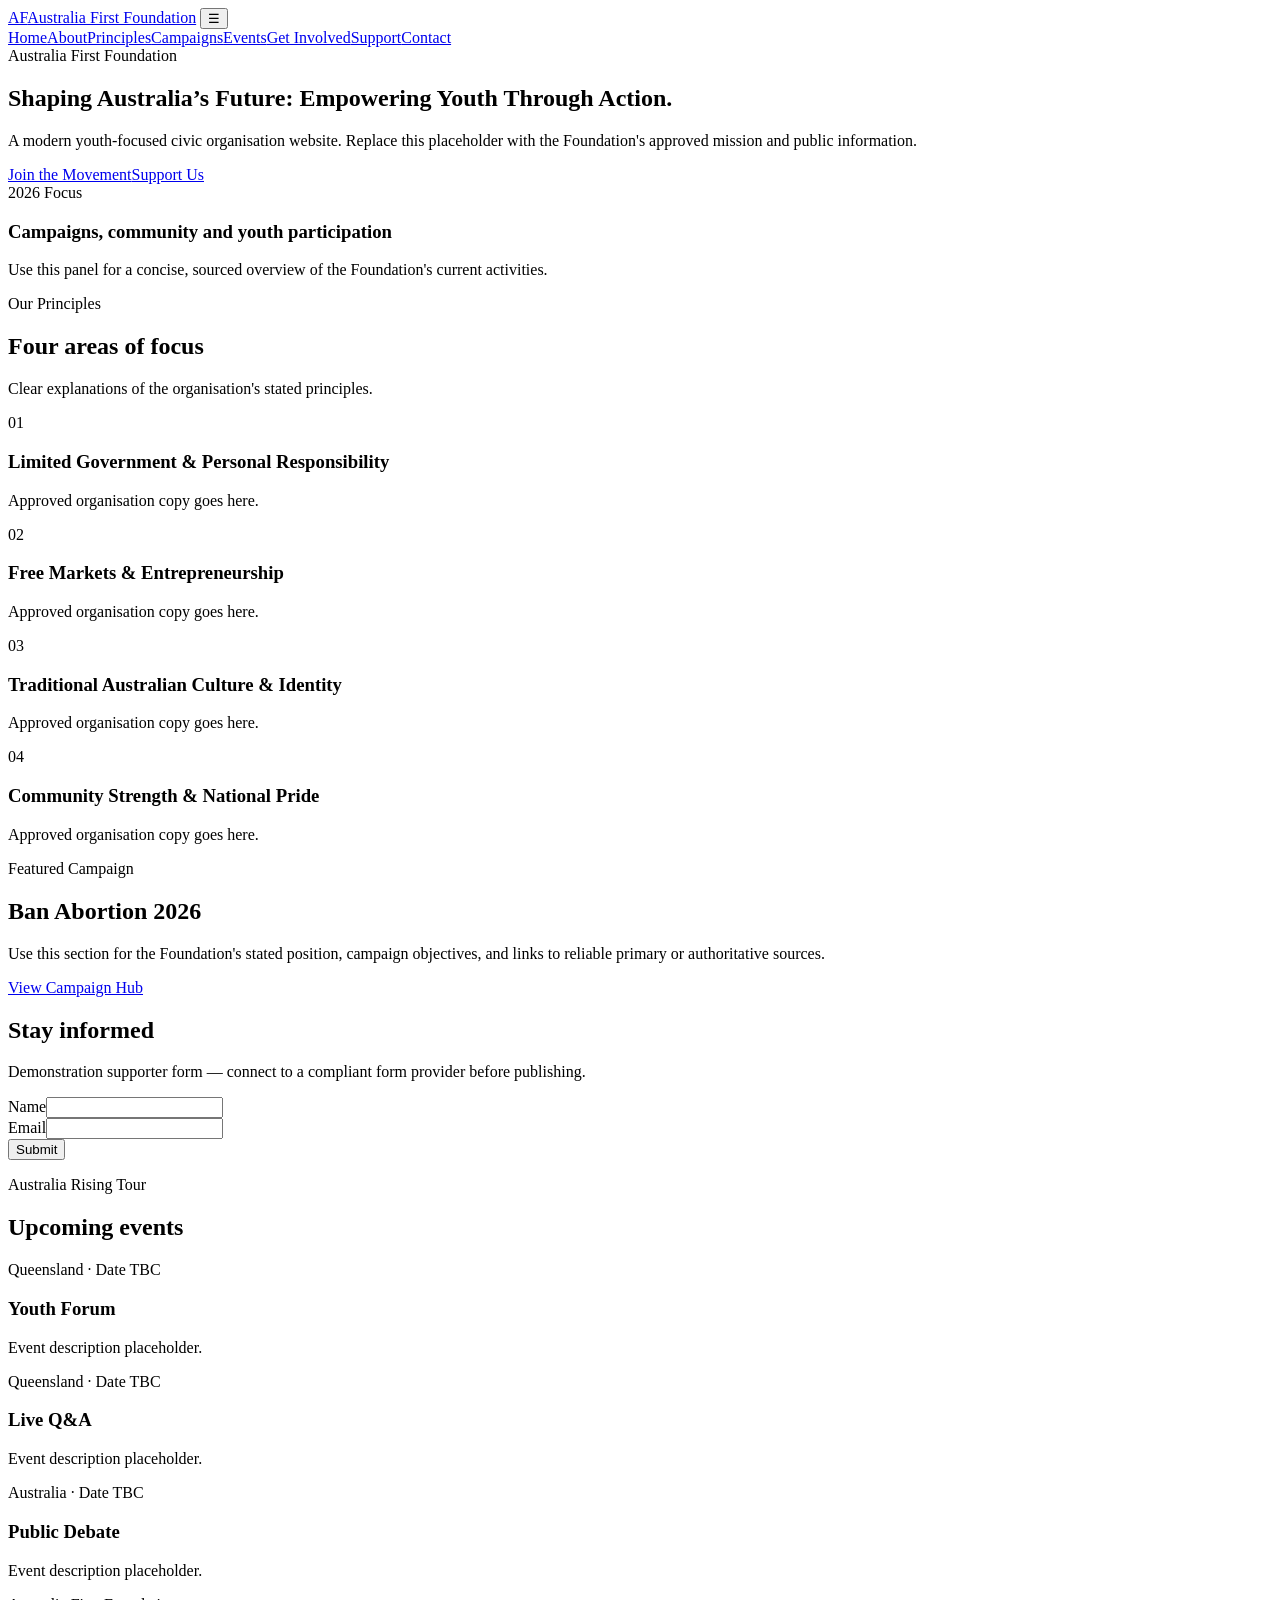
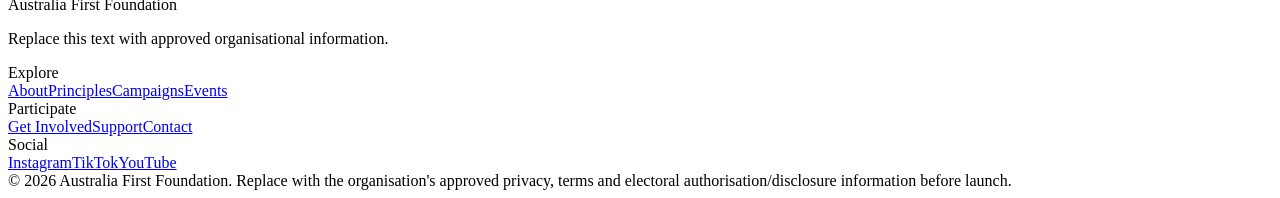
==== index.html @ b3867f33 "Add files via upload" ====
<!doctype html>
<html lang="en-AU"><head><meta charset="utf-8"><meta name="viewport" content="width=device-width,initial-scale=1">
<title>Home | Australia First Foundation</title><meta name="description" content="Australia First Foundation — youth-focused civic organisation website.">
<link rel="stylesheet" href="css/style.css"></head><body>
<header class="site-header"><div class="container nav"><a class="brand" href="index.html"><span class="brand-mark">AF</span><span>Australia First Foundation</span></a>
<button class="menu" aria-label="Open navigation">☰</button><nav class="nav-links"><a class="active" href="index.html">Home</a><a class="" href="about.html">About</a><a class="" href="principles.html">Principles</a><a class="" href="campaigns.html">Campaigns</a><a class="" href="events.html">Events</a><a class="" href="join.html">Get Involved</a><a class="" href="support.html">Support</a><a class="" href="contact.html">Contact</a></nav></div></header>
<main>
<section class="hero"><div class="container hero-grid"><div>
<span class="eyebrow">Australia First Foundation</span>
<h1>Shaping Australia’s Future: Empowering Youth Through Action.</h1>
<p>A modern youth-focused civic organisation website. Replace this placeholder with the Foundation's approved mission and public information.</p>
<div class="actions"><a class="btn btn-gold" href="join.html">Join the Movement</a><a class="btn btn-outline" href="support.html">Support Us</a></div>
</div><div class="hero-card"><span class="eyebrow">2026 Focus</span><h3>Campaigns, community and youth participation</h3><p>Use this panel for a concise, sourced overview of the Foundation's current activities.</p></div></div></section>
<section><div class="container"><div class="section-head"><span class="eyebrow">Our Principles</span><h2>Four areas of focus</h2><p>Clear explanations of the organisation's stated principles.</p></div>
<div class="grid4">
<div class="card"><div class="icon">01</div><h3>Limited Government & Personal Responsibility</h3><p class="muted">Approved organisation copy goes here.</p></div>
<div class="card"><div class="icon">02</div><h3>Free Markets & Entrepreneurship</h3><p class="muted">Approved organisation copy goes here.</p></div>
<div class="card"><div class="icon">03</div><h3>Traditional Australian Culture & Identity</h3><p class="muted">Approved organisation copy goes here.</p></div>
<div class="card"><div class="icon">04</div><h3>Community Strength & National Pride</h3><p class="muted">Approved organisation copy goes here.</p></div>
</div></div></section>
<section><div class="container"><div class="split"><div class="campaign"><span class="eyebrow">Featured Campaign</span><h2>Ban Abortion 2026</h2><p>Use this section for the Foundation's stated position, campaign objectives, and links to reliable primary or authoritative sources.</p><a class="btn btn-gold" href="campaigns.html">View Campaign Hub</a></div><div class="form-card"><h2>Stay informed</h2><p class="muted">Demonstration supporter form — connect to a compliant form provider before publishing.</p><form data-demo><div class="form-grid"><div class="field"><label>Name</label><input required></div><div class="field"><label>Email</label><input type="email" required></div><div class="field full"><button class="btn btn-green">Submit</button></div></div><p class="form-status muted"></p></form></div></div></div></section>
<section><div class="container"><div class="section-head"><span class="eyebrow">Australia Rising Tour</span><h2>Upcoming events</h2></div><div class="events">
<div class="card"><div class="event-date">Queensland · Date TBC</div><h3>Youth Forum</h3><p class="muted">Event description placeholder.</p></div>
<div class="card"><div class="event-date">Queensland · Date TBC</div><h3>Live Q&A</h3><p class="muted">Event description placeholder.</p></div>
<div class="card"><div class="event-date">Australia · Date TBC</div><h3>Public Debate</h3><p class="muted">Event description placeholder.</p></div>
</div></div></section>
</main>
<footer><div class="container"><div class="footer-grid"><div><div class="footer-title">Australia First Foundation</div><p>Replace this text with approved organisational information.</p></div>
<div><div class="footer-title">Explore</div><div class="footer-links"><a href="about.html">About</a><a href="principles.html">Principles</a><a href="campaigns.html">Campaigns</a><a href="events.html">Events</a></div></div>
<div><div class="footer-title">Participate</div><div class="footer-links"><a href="join.html">Get Involved</a><a href="support.html">Support</a><a href="contact.html">Contact</a></div></div>
<div><div class="footer-title">Social</div><div class="footer-links"><a href="#">Instagram</a><a href="#">TikTok</a><a href="#">YouTube</a></div></div></div>
<div class="legal">© 2026 Australia First Foundation. Replace with the organisation's approved privacy, terms and electoral authorisation/disclosure information before launch.</div></div></footer>
<script src="js/main.js"></script></body></html>
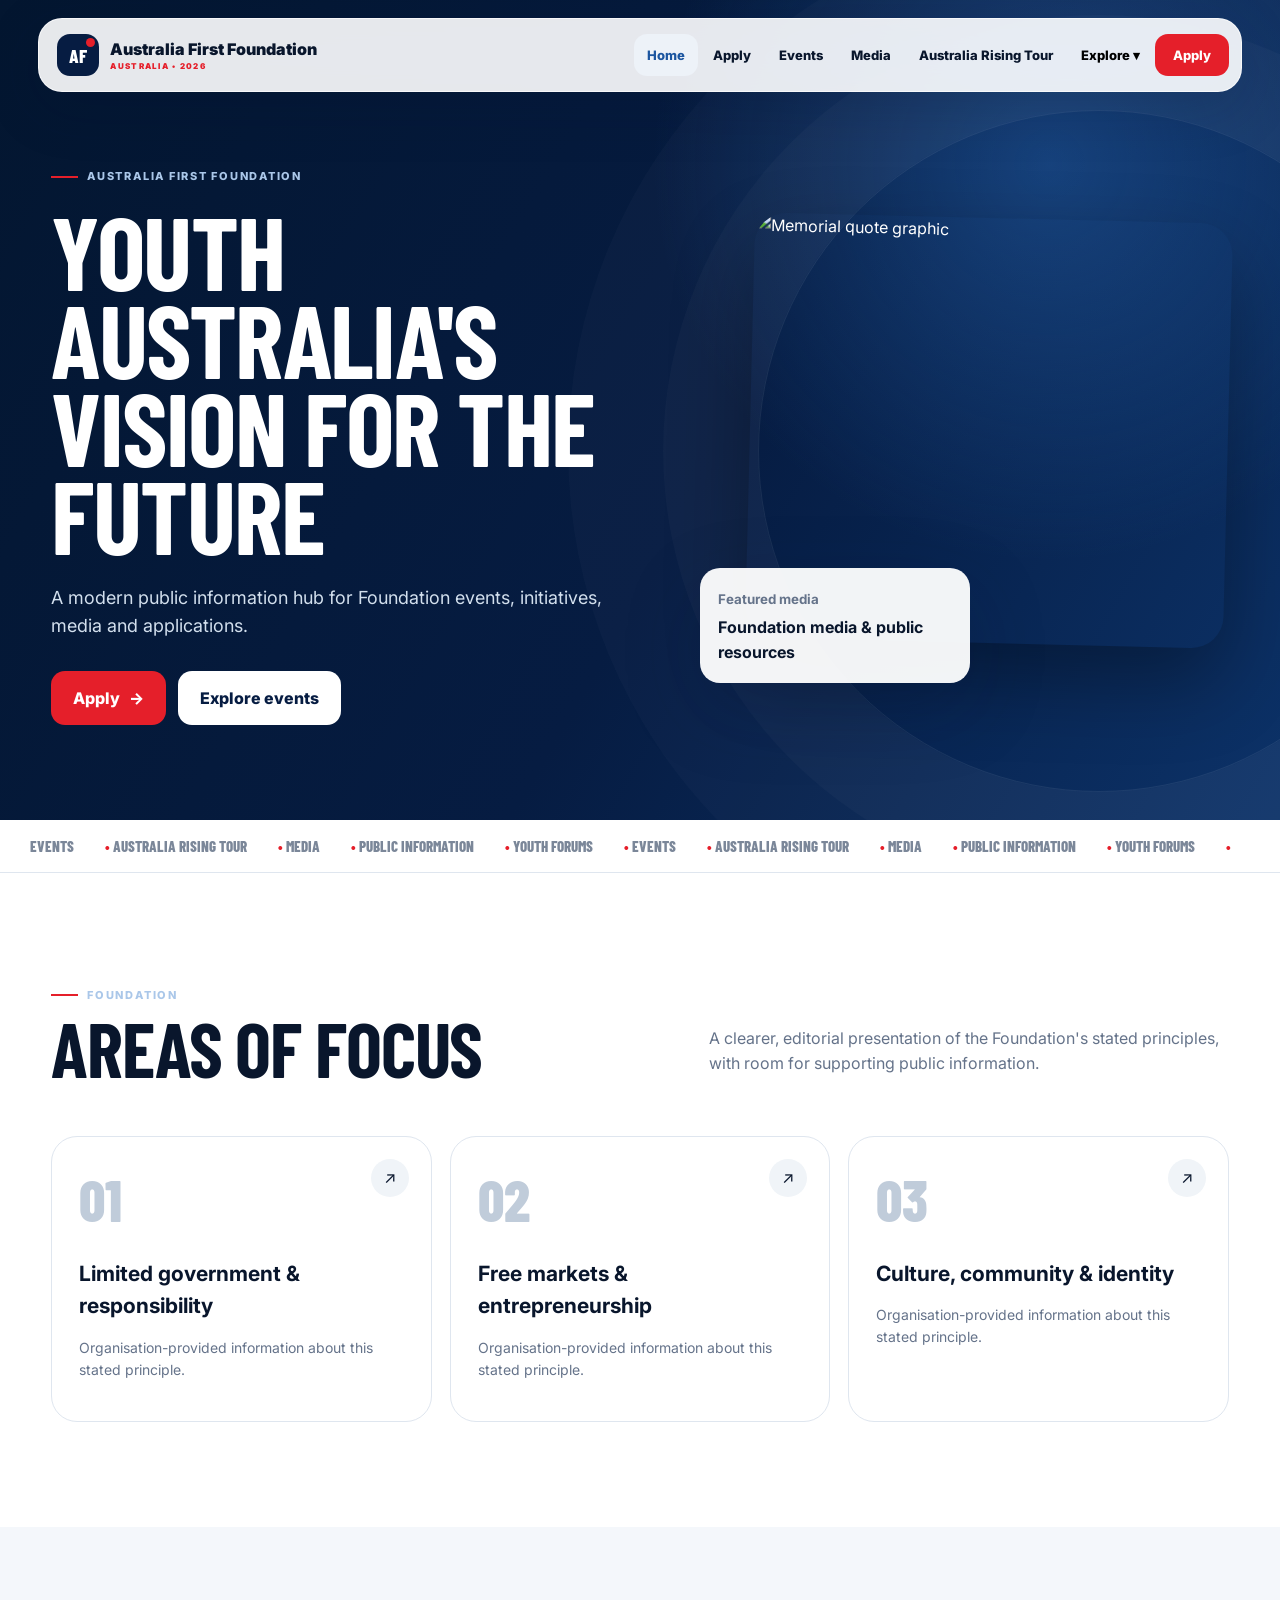
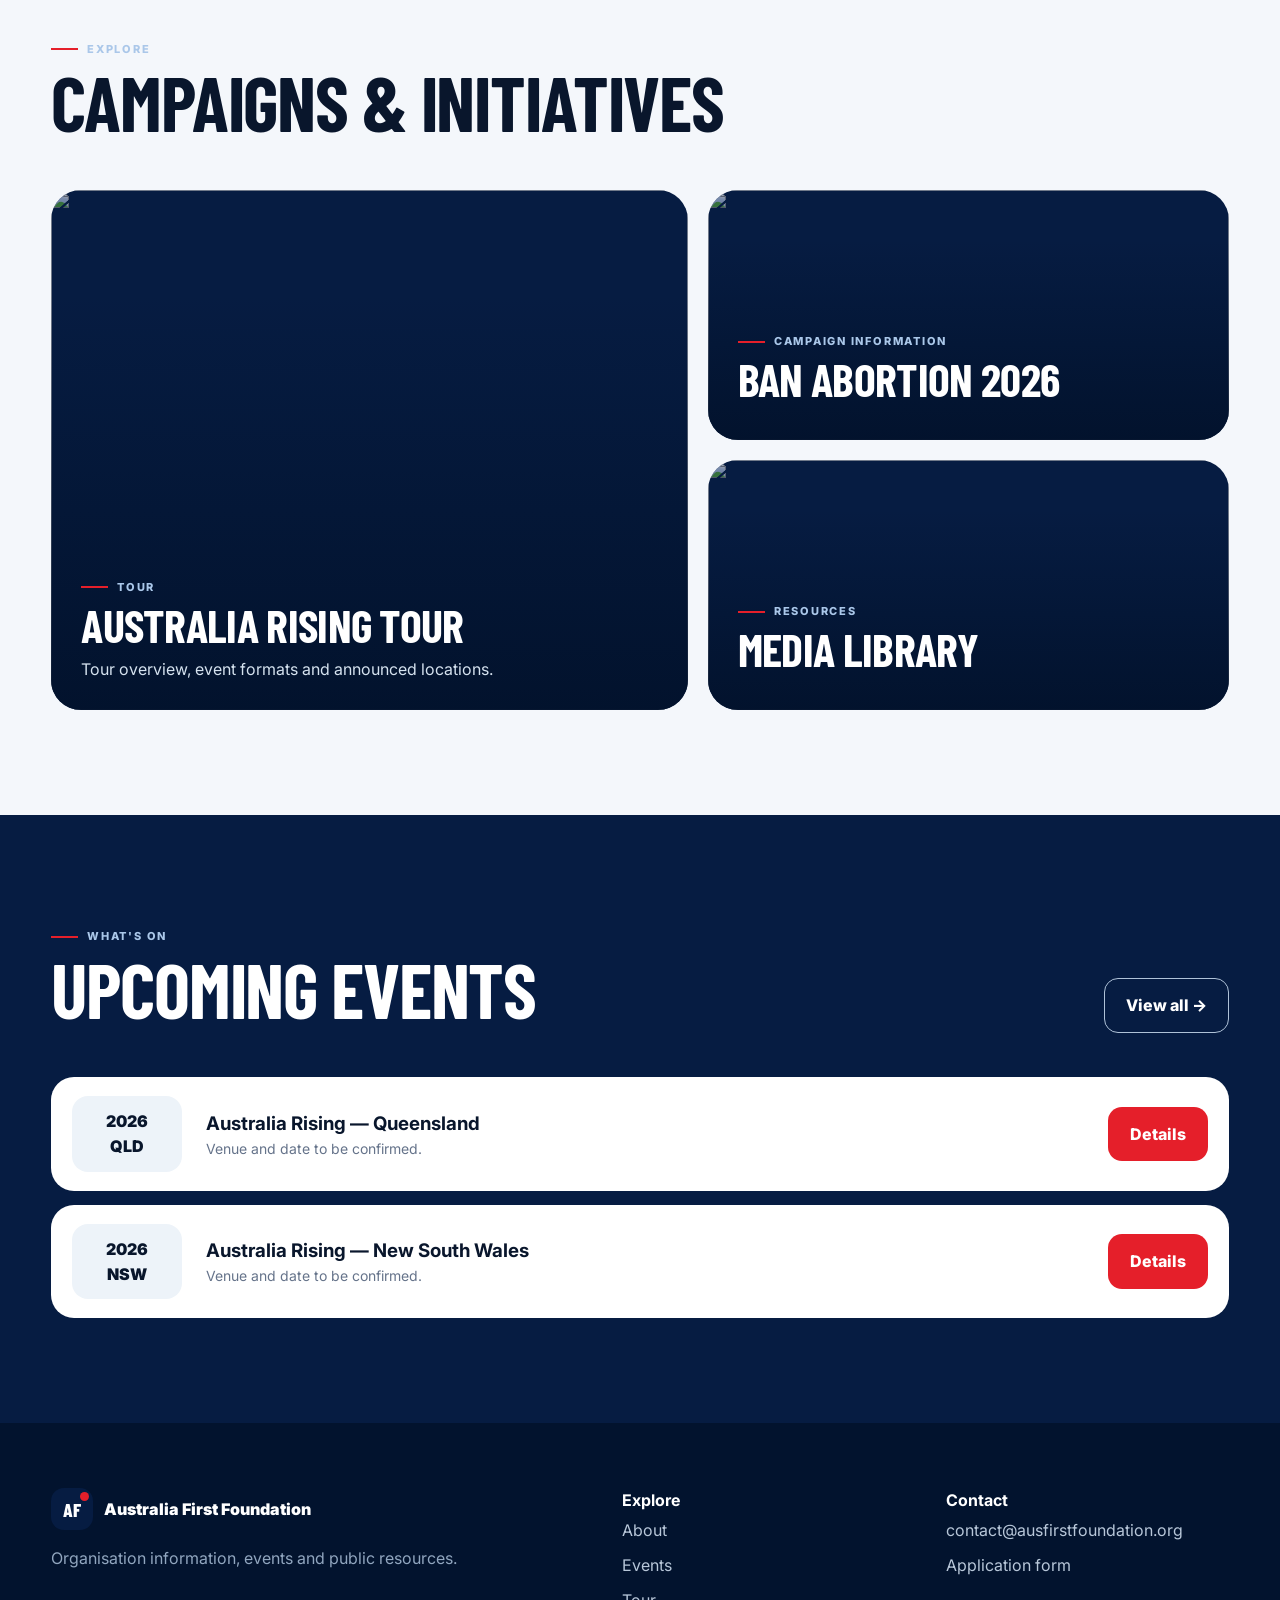
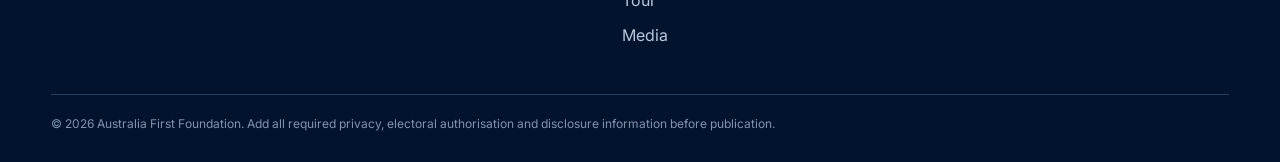
==== commit 3811084a: "Add files via upload" ====
--- a/index.html
+++ b/index.html
@@ -1,33 +1,5 @@
-<!doctype html>
-<html lang="en-AU"><head><meta charset="utf-8"><meta name="viewport" content="width=device-width,initial-scale=1">
-<title>Home | Australia First Foundation</title><meta name="description" content="Australia First Foundation — youth-focused civic organisation website.">
-<link rel="stylesheet" href="css/style.css"></head><body>
-<header class="site-header"><div class="container nav"><a class="brand" href="index.html"><span class="brand-mark">AF</span><span>Australia First Foundation</span></a>
-<button class="menu" aria-label="Open navigation">☰</button><nav class="nav-links"><a class="active" href="index.html">Home</a><a class="" href="about.html">About</a><a class="" href="principles.html">Principles</a><a class="" href="campaigns.html">Campaigns</a><a class="" href="events.html">Events</a><a class="" href="join.html">Get Involved</a><a class="" href="support.html">Support</a><a class="" href="contact.html">Contact</a></nav></div></header>
-<main>
-<section class="hero"><div class="container hero-grid"><div>
-<span class="eyebrow">Australia First Foundation</span>
-<h1>Shaping Australia’s Future: Empowering Youth Through Action.</h1>
-<p>A modern youth-focused civic organisation website. Replace this placeholder with the Foundation's approved mission and public information.</p>
-<div class="actions"><a class="btn btn-gold" href="join.html">Join the Movement</a><a class="btn btn-outline" href="support.html">Support Us</a></div>
-</div><div class="hero-card"><span class="eyebrow">2026 Focus</span><h3>Campaigns, community and youth participation</h3><p>Use this panel for a concise, sourced overview of the Foundation's current activities.</p></div></div></section>
-<section><div class="container"><div class="section-head"><span class="eyebrow">Our Principles</span><h2>Four areas of focus</h2><p>Clear explanations of the organisation's stated principles.</p></div>
-<div class="grid4">
-<div class="card"><div class="icon">01</div><h3>Limited Government & Personal Responsibility</h3><p class="muted">Approved organisation copy goes here.</p></div>
-<div class="card"><div class="icon">02</div><h3>Free Markets & Entrepreneurship</h3><p class="muted">Approved organisation copy goes here.</p></div>
-<div class="card"><div class="icon">03</div><h3>Traditional Australian Culture & Identity</h3><p class="muted">Approved organisation copy goes here.</p></div>
-<div class="card"><div class="icon">04</div><h3>Community Strength & National Pride</h3><p class="muted">Approved organisation copy goes here.</p></div>
-</div></div></section>
-<section><div class="container"><div class="split"><div class="campaign"><span class="eyebrow">Featured Campaign</span><h2>Ban Abortion 2026</h2><p>Use this section for the Foundation's stated position, campaign objectives, and links to reliable primary or authoritative sources.</p><a class="btn btn-gold" href="campaigns.html">View Campaign Hub</a></div><div class="form-card"><h2>Stay informed</h2><p class="muted">Demonstration supporter form — connect to a compliant form provider before publishing.</p><form data-demo><div class="form-grid"><div class="field"><label>Name</label><input required></div><div class="field"><label>Email</label><input type="email" required></div><div class="field full"><button class="btn btn-green">Submit</button></div></div><p class="form-status muted"></p></form></div></div></div></section>
-<section><div class="container"><div class="section-head"><span class="eyebrow">Australia Rising Tour</span><h2>Upcoming events</h2></div><div class="events">
-<div class="card"><div class="event-date">Queensland · Date TBC</div><h3>Youth Forum</h3><p class="muted">Event description placeholder.</p></div>
-<div class="card"><div class="event-date">Queensland · Date TBC</div><h3>Live Q&A</h3><p class="muted">Event description placeholder.</p></div>
-<div class="card"><div class="event-date">Australia · Date TBC</div><h3>Public Debate</h3><p class="muted">Event description placeholder.</p></div>
-</div></div></section>
-</main>
-<footer><div class="container"><div class="footer-grid"><div><div class="footer-title">Australia First Foundation</div><p>Replace this text with approved organisational information.</p></div>
-<div><div class="footer-title">Explore</div><div class="footer-links"><a href="about.html">About</a><a href="principles.html">Principles</a><a href="campaigns.html">Campaigns</a><a href="events.html">Events</a></div></div>
-<div><div class="footer-title">Participate</div><div class="footer-links"><a href="join.html">Get Involved</a><a href="support.html">Support</a><a href="contact.html">Contact</a></div></div>
-<div><div class="footer-title">Social</div><div class="footer-links"><a href="#">Instagram</a><a href="#">TikTok</a><a href="#">YouTube</a></div></div></div>
-<div class="legal">© 2026 Australia First Foundation. Replace with the organisation's approved privacy, terms and electoral authorisation/disclosure information before launch.</div></div></footer>
-<script src="js/main.js"></script></body></html>+<!doctype html><html lang="en-AU"><head><meta charset="utf-8"><meta name="viewport" content="width=device-width,initial-scale=1"><meta name="theme-color" content="#061c42"><title>Home | Australia First Foundation</title><link rel="stylesheet" href="style.css"></head><body><header class="site-header"><div class="nav-shell"><a class="brand" href="index.html"><span class="brand-logo">AF</span><span class="brand-text">Australia First Foundation<small>AUSTRALIA • 2026</small></span></a><nav class="nav-links"><a class="active" href="index.html">Home</a><a class="" href="apply.html">Apply</a><a class="" href="events.html">Events</a><a class="" href="media.html">Media</a><a class="" href="tour.html">Australia Rising Tour</a><div class="mega-wrap"><button class="mega-btn">Explore ▾</button><div class="mega"><div><h4>Foundation</h4><a href="about.html">About the Foundation</a><a href="campaign.html">Campaign information</a><a href="apply.html">Applications</a></div><div><h4>What's on</h4><a href="events.html">Upcoming events</a><a href="tour.html">Australia Rising Tour</a><a href="media.html">Media & resources</a></div><a class="mega-feature" href="tour.html"><small>Featured</small><h3>Australia Rising Tour</h3><span>Tour information →</span></a></div></div><a class="primary" href="apply.html">Apply</a></nav><button class="mobile-btn" aria-label="Open menu">☰</button></div></header><main><section class="hero"><div class="wrap hero-grid"><div class="hero-copy"><span class="eyebrow">Australia First Foundation</span><h1 class="display">Youth Australia's vision for the future</h1><p>A modern public information hub for Foundation events, initiatives, media and applications.</p><div class="buttons"><a class="button red" href="apply.html">Apply <span>→</span></a><a class="button white" href="events.html">Explore events</a></div></div><div class="visual-stack"><div class="visual-main"><img src="assets/quote.jpg" alt="Memorial quote graphic"></div><div class="floating-note"><small>Featured media</small><strong>Foundation media & public resources</strong></div></div></div></section>
+<div class="marquee"><div class="marquee-track"><span>Events <b>•</b> Australia Rising Tour <b>•</b> Media <b>•</b> Public information <b>•</b> Youth forums <b>•</b> Events <b>•</b> Australia Rising Tour <b>•</b> Media <b>•</b> Public information <b>•</b> Youth forums <b>•</b></span><span>Events <b>•</b> Australia Rising Tour <b>•</b> Media <b>•</b> Public information <b>•</b> Youth forums <b>•</b> Events <b>•</b> Australia Rising Tour <b>•</b> Media <b>•</b> Public information <b>•</b> Youth forums <b>•</b></span></div></div>
+<section class="section"><div class="wrap reveal"><div class="section-head"><div><span class="eyebrow">Foundation</span><h2 class="display">Areas of focus</h2></div><p>A clearer, editorial presentation of the Foundation's stated principles, with room for supporting public information.</p></div><div class="cards"><a class="card" href="about.html"><span class="card-arrow">↗</span><span class="card-num">01</span><h3>Limited government & responsibility</h3><p>Organisation-provided information about this stated principle.</p></a><a class="card" href="about.html"><span class="card-arrow">↗</span><span class="card-num">02</span><h3>Free markets & entrepreneurship</h3><p>Organisation-provided information about this stated principle.</p></a><a class="card" href="about.html"><span class="card-arrow">↗</span><span class="card-num">03</span><h3>Culture, community & identity</h3><p>Organisation-provided information about this stated principle.</p></a></div></div></section>
+<section class="section soft"><div class="wrap reveal"><div class="section-head"><div><span class="eyebrow">Explore</span><h2 class="display">Campaigns & initiatives</h2></div></div><div class="editorial"><a class="story" href="tour.html"><img src="assets/mark.png" alt=""><div class="story-copy"><span class="eyebrow">Tour</span><h3 class="display">Australia Rising Tour</h3><p>Tour overview, event formats and announced locations.</p></div></a><div class="story-side"><a class="story small" href="campaign.html"><img src="assets/comeback.png" alt=""><div class="story-copy"><span class="eyebrow">Campaign information</span><h3 class="display">Ban Abortion 2026</h3></div></a><a class="story small" href="media.html"><img src="assets/quote.jpg" alt=""><div class="story-copy"><span class="eyebrow">Resources</span><h3 class="display">Media library</h3></div></a></div></div></div></section>
+<section class="section dark"><div class="wrap reveal"><div class="section-head"><div><span class="eyebrow">What's on</span><h2 class="display">Upcoming events</h2></div><a class="button ghost" href="events.html">View all →</a></div><div class="events"><div class="event"><div class="date">2026<br>QLD</div><div><h3>Australia Rising — Queensland</h3><p>Venue and date to be confirmed.</p></div><a class="button red" href="tour.html">Details</a></div><div class="event"><div class="date">2026<br>NSW</div><div><h3>Australia Rising — New South Wales</h3><p>Venue and date to be confirmed.</p></div><a class="button red" href="tour.html">Details</a></div></div></div></section></main><footer class="footer"><div class="wrap"><div class="footer-grid"><div><div class="brand"><span class="brand-logo">AF</span><span>Australia First Foundation</span></div><p>Organisation information, events and public resources.</p></div><div><b>Explore</b><a href="about.html">About</a><a href="events.html">Events</a><a href="tour.html">Tour</a><a href="media.html">Media</a></div><div><b>Contact</b><a href="mailto:contact@ausfirstfoundation.org">contact@ausfirstfoundation.org</a><a href="apply.html">Application form</a></div></div><div class="legal">© 2026 Australia First Foundation. Add all required privacy, electoral authorisation and disclosure information before publication.</div></div></footer><script src="script.js"></script></body></html>
--- a/style.css
+++ b/style.css
@@ -0,0 +1,21 @@
+
+@import url('https://fonts.googleapis.com/css2?family=Barlow+Condensed:wght@600;700;800&family=Inter:wght@400;500;600;700;800&display=swap');
+:root{--navy:#061c42;--navy2:#0b2c61;--blue:#1c56a0;--red:#e51f2a;--ink:#09162c;--muted:#65738a;--soft:#f4f7fb;--line:#dfe6ef;--white:#fff;--shadow:0 25px 80px rgba(3,24,57,.18)}
+*{box-sizing:border-box}html{scroll-behavior:smooth}body{margin:0;font-family:Inter,Arial,sans-serif;color:var(--ink);background:#fff;line-height:1.55}a{text-decoration:none;color:inherit}img{display:block;max-width:100%}.wrap{width:min(1220px,92%);margin:auto}.display{font-family:"Barlow Condensed",Impact,sans-serif;text-transform:uppercase;letter-spacing:-.015em}
+.site-header{position:fixed;z-index:100;top:18px;left:0;right:0;padding:0 3vw}.nav-shell{max-width:1280px;margin:auto;min-height:74px;display:flex;align-items:center;gap:18px;padding:10px 12px 10px 18px;border:1px solid rgba(255,255,255,.68);background:rgba(255,255,255,.9);backdrop-filter:blur(20px) saturate(150%);border-radius:24px;box-shadow:0 16px 55px rgba(0,20,48,.17);transition:.25s}.site-header.scrolled .nav-shell{min-height:66px;box-shadow:0 12px 38px rgba(0,20,48,.22)}
+.brand{display:flex;align-items:center;gap:11px;font-weight:900;white-space:nowrap}.brand-logo{width:42px;height:42px;border-radius:13px;background:var(--navy);display:grid;place-items:center;color:#fff;font:800 19px "Barlow Condensed";position:relative}.brand-logo:after{content:"";position:absolute;width:9px;height:9px;background:var(--red);border-radius:50%;top:4px;right:4px}.brand-text small{display:block;color:var(--red);font-size:8px;letter-spacing:.16em;margin-top:-2px}
+.nav-links{margin-left:auto;display:flex;align-items:center;gap:2px}.nav-links>a,.mega-btn{font:800 13px Inter;border:0;background:none;padding:13px 13px;border-radius:13px;cursor:pointer}.nav-links>a:hover,.nav-links>a.active,.mega-btn:hover{background:#edf2f8;color:var(--blue)}.nav-links .primary{background:var(--red);color:#fff;padding-inline:18px}.nav-links .primary:hover{background:#c91822;color:#fff}.mobile-btn{display:none;margin-left:auto;border:0;border-radius:13px;background:var(--navy);color:#fff;font-size:21px;padding:9px 13px}
+.mega-wrap{position:relative}.mega{display:none;position:absolute;right:-90px;top:61px;width:min(920px,88vw);padding:27px;background:rgba(255,255,255,.985);border:1px solid var(--line);border-radius:28px;box-shadow:var(--shadow);grid-template-columns:1fr 1fr 1.15fr;gap:28px}.mega-wrap.open .mega{display:grid}.mega h4{margin:0 0 12px;color:#8a96a8;font-size:11px;text-transform:uppercase;letter-spacing:.16em}.mega a{display:block;padding:8px 0;font-weight:750}.mega-feature{min-height:190px;border-radius:20px;padding:20px;background:linear-gradient(145deg,var(--navy2),var(--navy));color:#fff;display:flex;flex-direction:column;justify-content:end}.mega-feature small{color:#bcd0e8;text-transform:uppercase;letter-spacing:.1em}.mega-feature h3{margin:7px 0 3px;font-size:22px}
+.hero{min-height:820px;padding:160px 0 95px;display:flex;align-items:center;color:#fff;background:radial-gradient(circle at 82% 20%,rgba(35,93,165,.55),transparent 32%),linear-gradient(120deg,#031630 0%,#061c42 56%,#0c3268 100%);overflow:hidden;position:relative}.hero:after{content:"";position:absolute;width:680px;height:680px;border:1px solid rgba(255,255,255,.08);border-radius:50%;right:-160px;top:110px;box-shadow:0 0 0 95px rgba(255,255,255,.025),0 0 0 190px rgba(255,255,255,.018)}.hero-grid{position:relative;z-index:2;display:grid;grid-template-columns:1.05fr .95fr;gap:65px;align-items:center}.eyebrow{display:inline-flex;align-items:center;gap:9px;text-transform:uppercase;letter-spacing:.16em;font-size:11px;font-weight:800;color:#aac7e9}.eyebrow:before{content:"";width:27px;height:2px;background:var(--red)}h1{font-size:clamp(64px,8vw,112px);line-height:.86;margin:20px 0 26px}.hero-copy>p{max-width:650px;font-size:18px;color:#d2dfed}.buttons{display:flex;gap:12px;flex-wrap:wrap;margin-top:31px}.button{display:inline-flex;align-items:center;justify-content:center;gap:9px;padding:14px 21px;border-radius:14px;font-weight:800;border:1px solid transparent;transition:.2s}.button:hover{transform:translateY(-2px)}.button.red{background:var(--red);color:#fff}.button.white{background:#fff;color:var(--navy)}.button.ghost{border-color:#afc2d8;color:#fff}
+.visual-stack{position:relative;min-height:480px}.visual-main{position:absolute;inset:15px 0 40px 50px;border-radius:32px;overflow:hidden;box-shadow:0 35px 80px rgba(0,0,0,.32);transform:rotate(1.4deg)}.visual-main img{width:100%;height:100%;object-fit:cover}.floating-note{position:absolute;left:0;bottom:0;width:270px;padding:18px;background:rgba(255,255,255,.95);color:var(--ink);border-radius:20px;box-shadow:var(--shadow);z-index:3}.floating-note small{color:var(--muted);font-weight:700}.floating-note strong{display:block;margin-top:4px}
+.marquee{overflow:hidden;border-bottom:1px solid var(--line);background:#fff}.marquee-track{display:flex;width:max-content;animation:scroll 28s linear infinite}.marquee span{padding:17px 30px;font:800 15px "Barlow Condensed";text-transform:uppercase;color:#7b8799}.marquee b{color:var(--red);margin-left:28px}@keyframes scroll{to{transform:translateX(-50%)}}
+.section{padding:105px 0}.soft{background:var(--soft)}.dark{background:var(--navy);color:#fff}.section-head{display:flex;justify-content:space-between;gap:50px;align-items:end;margin-bottom:44px}.section-head h2{font-size:clamp(46px,6vw,76px);line-height:.92;margin:9px 0}.section-head p{max-width:520px;color:var(--muted)}.dark .section-head p{color:#b7c8dc}
+.cards{display:grid;grid-template-columns:repeat(3,1fr);gap:18px}.card{position:relative;overflow:hidden;background:#fff;border:1px solid var(--line);border-radius:26px;padding:27px;min-height:255px;transition:.25s}.card:hover{transform:translateY(-6px);box-shadow:var(--shadow)}.card-num{font:800 58px "Barlow Condensed";color:#c0ccda}.card h3{margin:24px 0 8px;font-size:21px}.card p{color:var(--muted);font-size:14px}.card-arrow{position:absolute;right:22px;top:22px;width:38px;height:38px;border-radius:50%;background:#f0f4f8;display:grid;place-items:center}
+.editorial{display:grid;grid-template-columns:1.1fr .9fr;gap:20px}.story{position:relative;min-height:520px;border-radius:30px;overflow:hidden;background:var(--navy);color:#fff}.story.small{min-height:250px}.story img{position:absolute;width:100%;height:100%;object-fit:cover;opacity:.58;transition:.4s}.story:hover img{transform:scale(1.025)}.story:after{content:"";position:absolute;inset:0;background:linear-gradient(transparent 20%,rgba(2,18,44,.96))}.story-copy{position:absolute;z-index:2;left:30px;right:30px;bottom:28px}.story-copy h3{font-size:46px;line-height:.92;margin:8px 0 11px}.story-copy p{color:#d5e2ef;margin:0}.story-side{display:grid;gap:20px}
+.events{display:grid;gap:14px}.event{display:grid;grid-template-columns:110px 1fr auto;align-items:center;gap:24px;background:#fff;color:var(--ink);border-radius:23px;padding:19px 21px;transition:.2s}.event:hover{transform:translateX(4px)}.date{background:#edf3f9;border-radius:16px;padding:13px;text-align:center;font-weight:900}.event h3,.event p{margin:0}.event p{color:var(--muted);font-size:14px}
+.page-hero{padding:185px 0 90px;background:radial-gradient(circle at 80% 20%,#1d5595 0,transparent 30%),linear-gradient(135deg,#031630,var(--navy2));color:#fff}.page-hero h1{font-size:clamp(62px,8vw,104px);margin:14px 0}.page-hero p{max-width:740px;color:#d5e1ef;font-size:18px}.prose{max-width:960px}.prose h2{font:800 46px "Barlow Condensed";text-transform:uppercase;margin-top:48px}.prose p,.prose li{font-size:17px;color:#34445a}.dark .prose p,.dark .prose li{color:#d8e3ef}
+.location-grid{display:grid;grid-template-columns:repeat(3,1fr);gap:15px}.location{padding:21px;border-radius:20px;background:#fff;color:var(--ink);font-weight:800;border:1px solid var(--line)}.media-grid{display:grid;grid-template-columns:repeat(2,1fr);gap:20px}.media-card{background:#fff;border:1px solid var(--line);border-radius:26px;overflow:hidden}.media-card img{width:100%;aspect-ratio:16/9;object-fit:cover}.media-card div{padding:20px}
+.form-card{padding:34px;background:#fff;border:1px solid var(--line);border-radius:28px;box-shadow:var(--shadow);display:grid;grid-template-columns:1fr auto;gap:25px;align-items:center}.form-card h2{font-size:48px;margin:0}.form-card p{color:var(--muted);max-width:650px}
+.footer{background:#02132e;color:#fff;padding:65px 0 28px}.footer-grid{display:grid;grid-template-columns:1.5fr .8fr .8fr;gap:40px}.footer p{color:#91a6bf}.footer a{display:block;color:#b8c7d9;padding:5px 0}.legal{border-top:1px solid #29415f;margin-top:42px;padding-top:20px;color:#7f94ad;font-size:12px}
+.reveal{opacity:0;transform:translateY(22px);transition:.65s ease}.reveal.visible{opacity:1;transform:none}
+@media(max-width:900px){.nav-links{display:none;position:absolute;top:84px;left:4vw;right:4vw;background:#fff;border-radius:22px;padding:14px;box-shadow:var(--shadow);flex-direction:column;align-items:stretch}.nav-links.show{display:flex}.mega-wrap{display:none}.mobile-btn{display:block}.hero-grid,.editorial,.cards,.location-grid,.media-grid,.footer-grid,.form-card{grid-template-columns:1fr}.hero{min-height:auto}.visual-stack{min-height:370px}.visual-main{left:20px}.section-head{display:block}.event{grid-template-columns:82px 1fr}.event .button{grid-column:1/-1}.story{min-height:390px}}
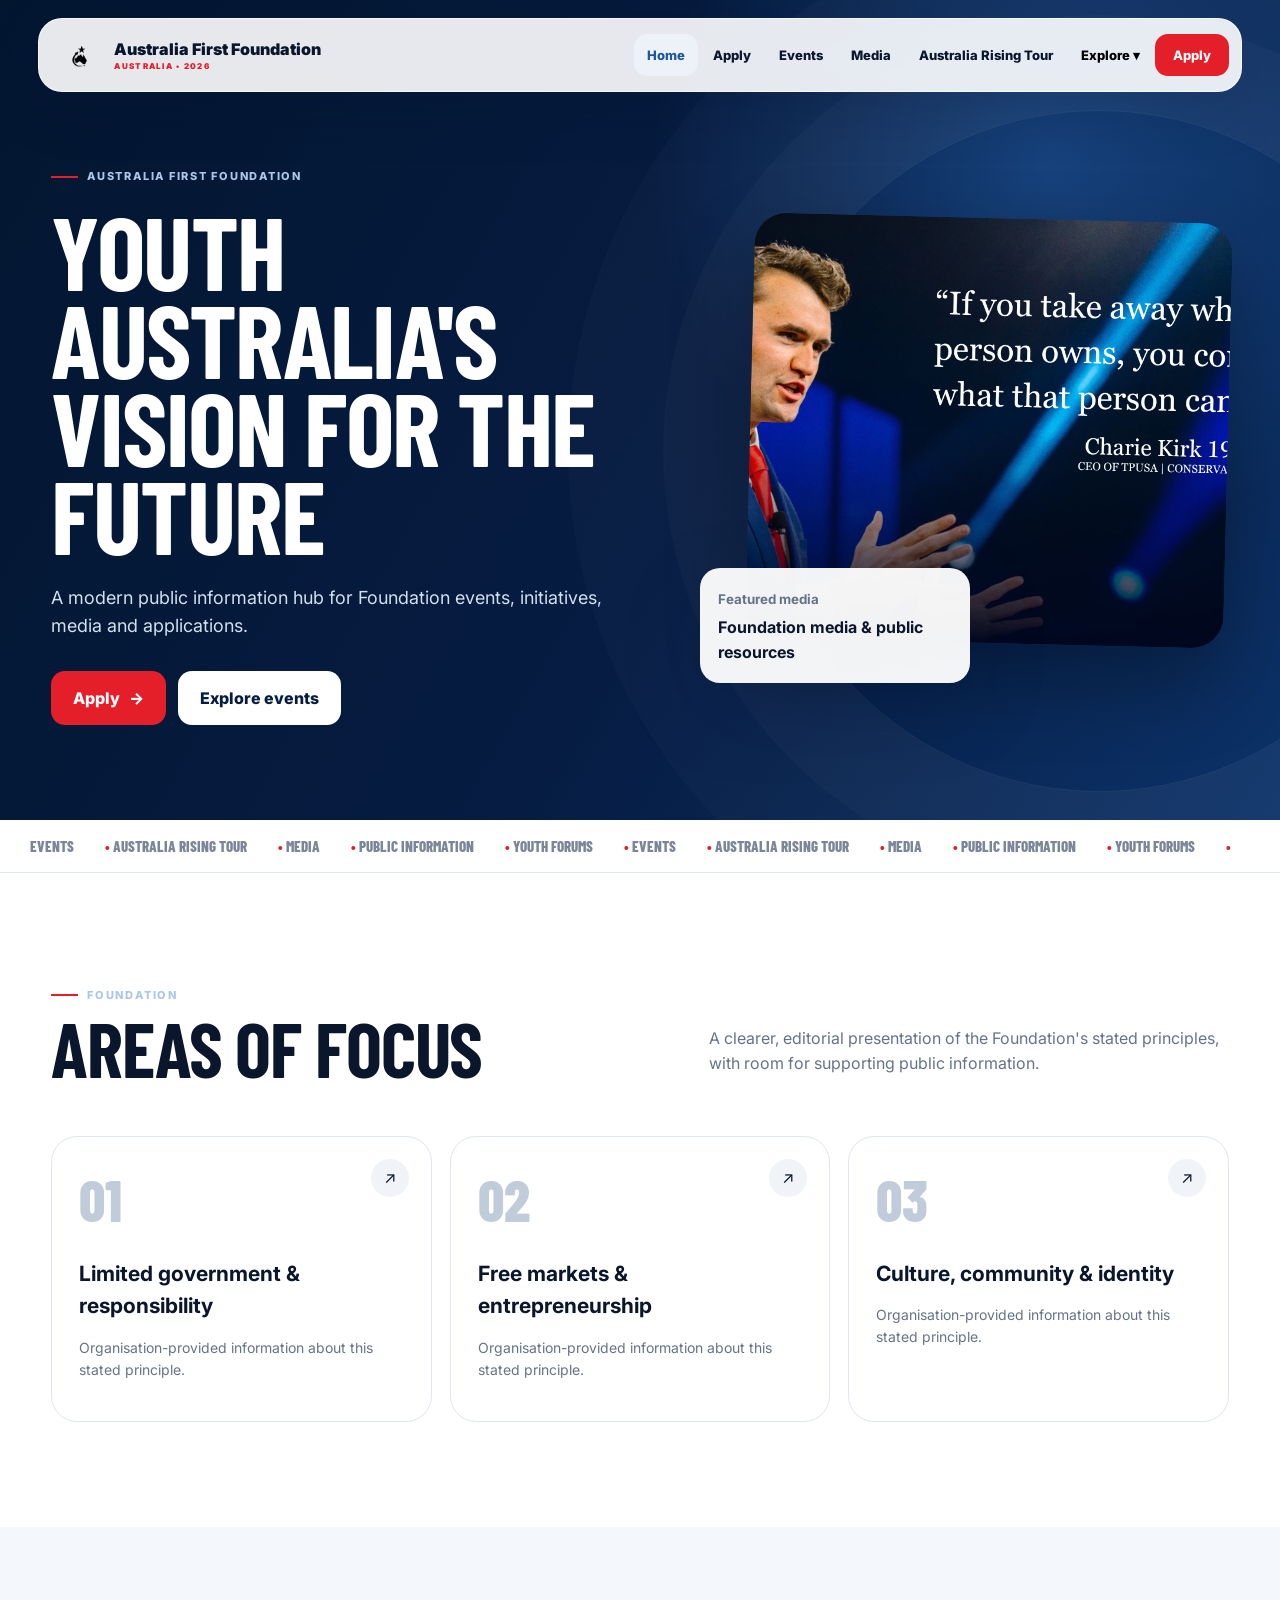
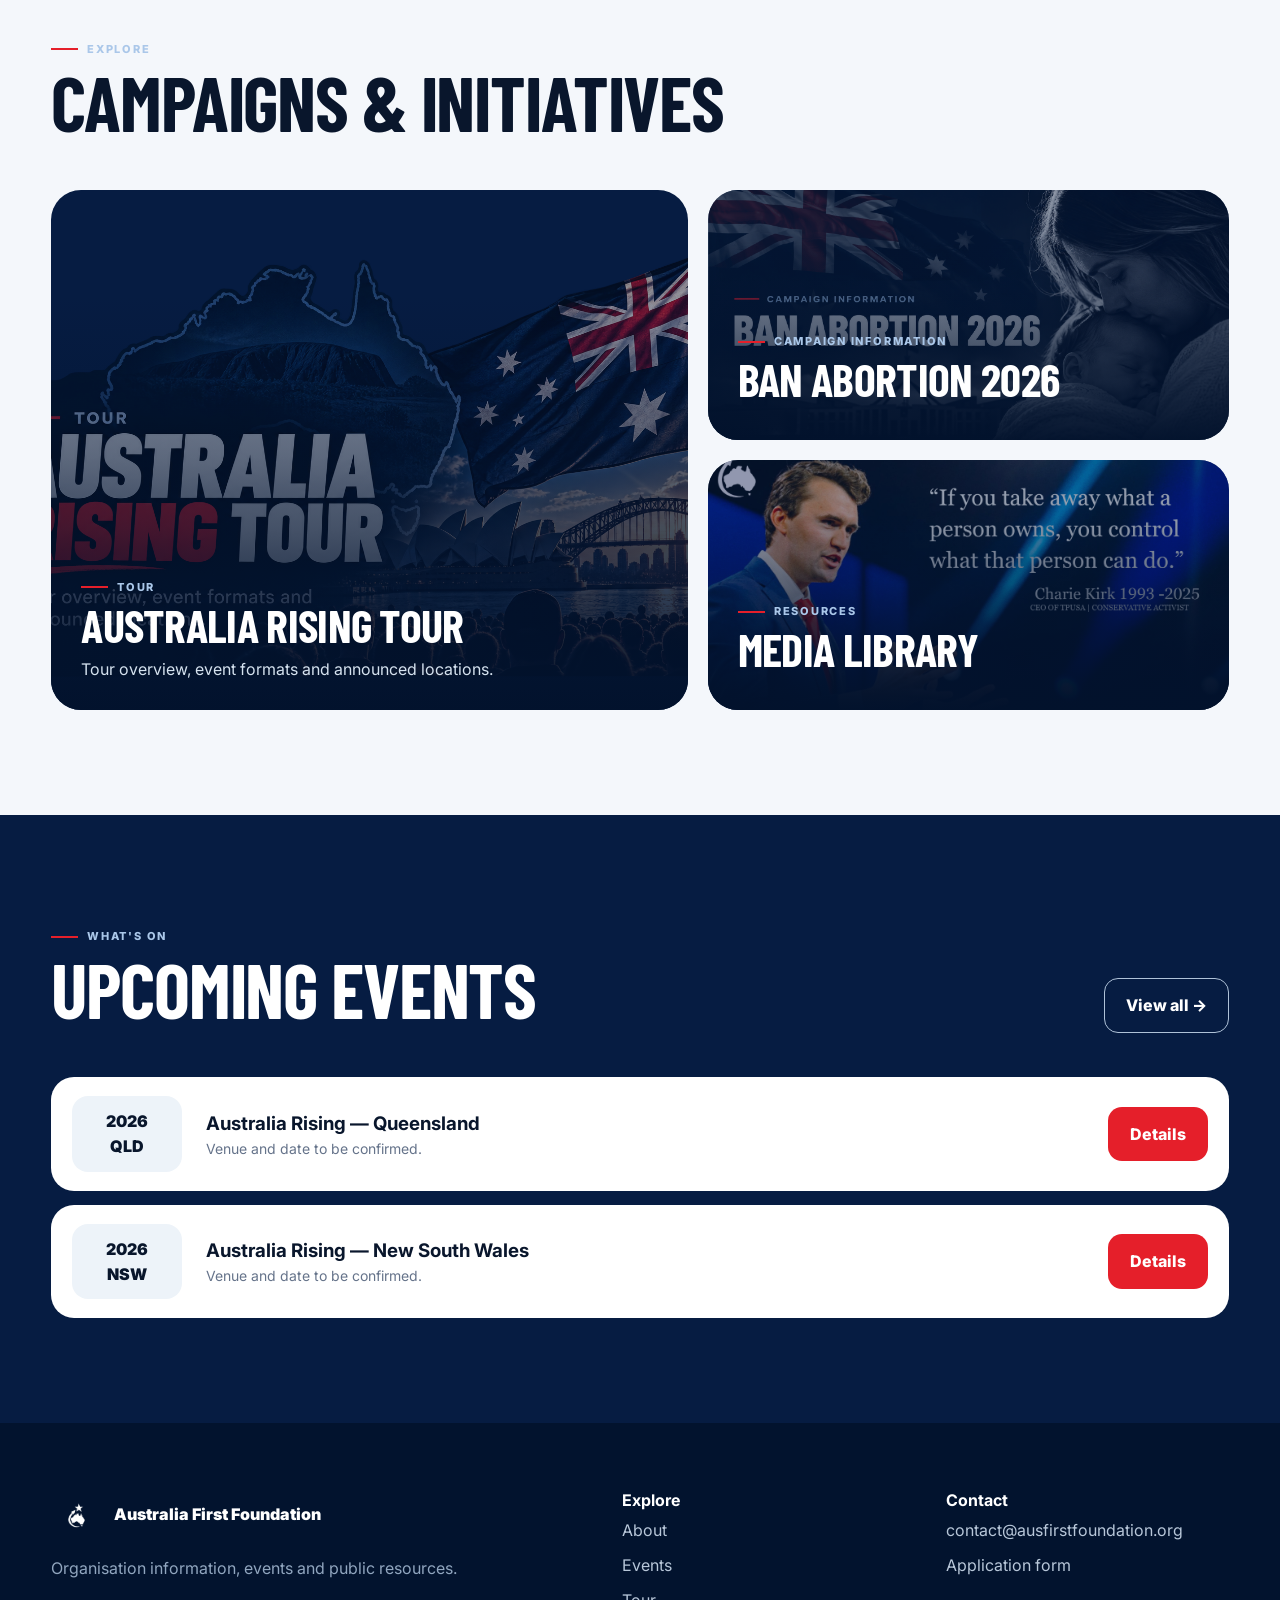
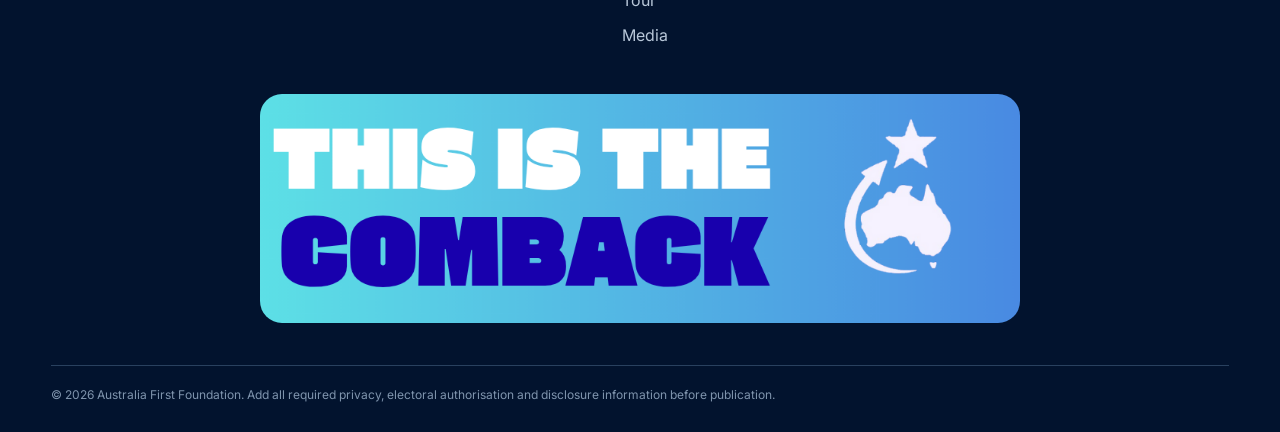
==== commit 3d9f9818: "Add files via upload" ====
--- a/index.html
+++ b/index.html
@@ -1,5 +1,5 @@
-<!doctype html><html lang="en-AU"><head><meta charset="utf-8"><meta name="viewport" content="width=device-width,initial-scale=1"><meta name="theme-color" content="#061c42"><title>Home | Australia First Foundation</title><link rel="stylesheet" href="style.css"></head><body><header class="site-header"><div class="nav-shell"><a class="brand" href="index.html"><span class="brand-logo">AF</span><span class="brand-text">Australia First Foundation<small>AUSTRALIA • 2026</small></span></a><nav class="nav-links"><a class="active" href="index.html">Home</a><a class="" href="apply.html">Apply</a><a class="" href="events.html">Events</a><a class="" href="media.html">Media</a><a class="" href="tour.html">Australia Rising Tour</a><div class="mega-wrap"><button class="mega-btn">Explore ▾</button><div class="mega"><div><h4>Foundation</h4><a href="about.html">About the Foundation</a><a href="campaign.html">Campaign information</a><a href="apply.html">Applications</a></div><div><h4>What's on</h4><a href="events.html">Upcoming events</a><a href="tour.html">Australia Rising Tour</a><a href="media.html">Media & resources</a></div><a class="mega-feature" href="tour.html"><small>Featured</small><h3>Australia Rising Tour</h3><span>Tour information →</span></a></div></div><a class="primary" href="apply.html">Apply</a></nav><button class="mobile-btn" aria-label="Open menu">☰</button></div></header><main><section class="hero"><div class="wrap hero-grid"><div class="hero-copy"><span class="eyebrow">Australia First Foundation</span><h1 class="display">Youth Australia's vision for the future</h1><p>A modern public information hub for Foundation events, initiatives, media and applications.</p><div class="buttons"><a class="button red" href="apply.html">Apply <span>→</span></a><a class="button white" href="events.html">Explore events</a></div></div><div class="visual-stack"><div class="visual-main"><img src="assets/quote.jpg" alt="Memorial quote graphic"></div><div class="floating-note"><small>Featured media</small><strong>Foundation media & public resources</strong></div></div></div></section>
+<!doctype html><html lang="en-AU"><head><meta charset="utf-8"><meta name="viewport" content="width=device-width,initial-scale=1"><meta name="theme-color" content="#061c42"><title>Home | Australia First Foundation</title><link rel="stylesheet" href="style.css"></head><body><header class="site-header"><div class="nav-shell"><a class="brand" href="index.html"><img class="brand-image" src="assets/logo-black.png" alt="Australia First Foundation logo"><span class="brand-text">Australia First Foundation<small>AUSTRALIA • 2026</small></span></a><nav class="nav-links"><a class="active" href="index.html">Home</a><a class="" href="apply.html">Apply</a><a class="" href="events.html">Events</a><a class="" href="media.html">Media</a><a class="" href="tour.html">Australia Rising Tour</a><div class="mega-wrap"><button class="mega-btn">Explore ▾</button><div class="mega"><div><h4>Foundation</h4><a href="about.html">About the Foundation</a><a href="campaign.html">Campaign information</a><a href="apply.html">Applications</a></div><div><h4>What's on</h4><a href="events.html">Upcoming events</a><a href="tour.html">Australia Rising Tour</a><a href="media.html">Media & resources</a></div><a class="mega-feature" href="tour.html"><small>Featured</small><h3>Australia Rising Tour</h3><span>Tour information →</span></a></div></div><a class="primary" href="apply.html">Apply</a></nav><button class="mobile-btn" aria-label="Open menu">☰</button></div></header><main><section class="hero"><div class="wrap hero-grid"><div class="hero-copy"><span class="eyebrow">Australia First Foundation</span><h1 class="display">Youth Australia's vision for the future</h1><p>A modern public information hub for Foundation events, initiatives, media and applications.</p><div class="buttons"><a class="button red" href="apply.html">Apply <span>→</span></a><a class="button white" href="events.html">Explore events</a></div></div><div class="visual-stack"><div class="visual-main"><img src="assets/campaign-cover.png" alt="Campaign cover graphic"></div><div class="floating-note"><small>Featured media</small><strong>Foundation media & public resources</strong></div></div></div></section>
 <div class="marquee"><div class="marquee-track"><span>Events <b>•</b> Australia Rising Tour <b>•</b> Media <b>•</b> Public information <b>•</b> Youth forums <b>•</b> Events <b>•</b> Australia Rising Tour <b>•</b> Media <b>•</b> Public information <b>•</b> Youth forums <b>•</b></span><span>Events <b>•</b> Australia Rising Tour <b>•</b> Media <b>•</b> Public information <b>•</b> Youth forums <b>•</b> Events <b>•</b> Australia Rising Tour <b>•</b> Media <b>•</b> Public information <b>•</b> Youth forums <b>•</b></span></div></div>
 <section class="section"><div class="wrap reveal"><div class="section-head"><div><span class="eyebrow">Foundation</span><h2 class="display">Areas of focus</h2></div><p>A clearer, editorial presentation of the Foundation's stated principles, with room for supporting public information.</p></div><div class="cards"><a class="card" href="about.html"><span class="card-arrow">↗</span><span class="card-num">01</span><h3>Limited government & responsibility</h3><p>Organisation-provided information about this stated principle.</p></a><a class="card" href="about.html"><span class="card-arrow">↗</span><span class="card-num">02</span><h3>Free markets & entrepreneurship</h3><p>Organisation-provided information about this stated principle.</p></a><a class="card" href="about.html"><span class="card-arrow">↗</span><span class="card-num">03</span><h3>Culture, community & identity</h3><p>Organisation-provided information about this stated principle.</p></a></div></div></section>
-<section class="section soft"><div class="wrap reveal"><div class="section-head"><div><span class="eyebrow">Explore</span><h2 class="display">Campaigns & initiatives</h2></div></div><div class="editorial"><a class="story" href="tour.html"><img src="assets/mark.png" alt=""><div class="story-copy"><span class="eyebrow">Tour</span><h3 class="display">Australia Rising Tour</h3><p>Tour overview, event formats and announced locations.</p></div></a><div class="story-side"><a class="story small" href="campaign.html"><img src="assets/comeback.png" alt=""><div class="story-copy"><span class="eyebrow">Campaign information</span><h3 class="display">Ban Abortion 2026</h3></div></a><a class="story small" href="media.html"><img src="assets/quote.jpg" alt=""><div class="story-copy"><span class="eyebrow">Resources</span><h3 class="display">Media library</h3></div></a></div></div></div></section>
-<section class="section dark"><div class="wrap reveal"><div class="section-head"><div><span class="eyebrow">What's on</span><h2 class="display">Upcoming events</h2></div><a class="button ghost" href="events.html">View all →</a></div><div class="events"><div class="event"><div class="date">2026<br>QLD</div><div><h3>Australia Rising — Queensland</h3><p>Venue and date to be confirmed.</p></div><a class="button red" href="tour.html">Details</a></div><div class="event"><div class="date">2026<br>NSW</div><div><h3>Australia Rising — New South Wales</h3><p>Venue and date to be confirmed.</p></div><a class="button red" href="tour.html">Details</a></div></div></div></section></main><footer class="footer"><div class="wrap"><div class="footer-grid"><div><div class="brand"><span class="brand-logo">AF</span><span>Australia First Foundation</span></div><p>Organisation information, events and public resources.</p></div><div><b>Explore</b><a href="about.html">About</a><a href="events.html">Events</a><a href="tour.html">Tour</a><a href="media.html">Media</a></div><div><b>Contact</b><a href="mailto:contact@ausfirstfoundation.org">contact@ausfirstfoundation.org</a><a href="apply.html">Application form</a></div></div><div class="legal">© 2026 Australia First Foundation. Add all required privacy, electoral authorisation and disclosure information before publication.</div></div></footer><script src="script.js"></script></body></html>+<section class="section soft"><div class="wrap reveal"><div class="section-head"><div><span class="eyebrow">Explore</span><h2 class="display">Campaigns & initiatives</h2></div></div><div class="editorial"><a class="story" href="tour.html"><img src="assets/australia-rising-tour.png" alt=""><div class="story-copy"><span class="eyebrow">Tour</span><h3 class="display">Australia Rising Tour</h3><p>Tour overview, event formats and announced locations.</p></div></a><div class="story-side"><a class="story small" href="campaign.html"><img src="assets/ban-abortion-2026.png" alt="Ban Abortion 2026 campaign artwork"><div class="story-copy"><span class="eyebrow">Campaign information</span><h3 class="display">Ban Abortion 2026</h3></div></a><a class="story small" href="media.html"><img src="assets/campaign-cover.png" alt=""><div class="story-copy"><span class="eyebrow">Resources</span><h3 class="display">Media library</h3></div></a></div></div></div></section>
+<section class="section dark"><div class="wrap reveal"><div class="section-head"><div><span class="eyebrow">What's on</span><h2 class="display">Upcoming events</h2></div><a class="button ghost" href="events.html">View all →</a></div><div class="events"><div class="event"><div class="date">2026<br>QLD</div><div><h3>Australia Rising — Queensland</h3><p>Venue and date to be confirmed.</p></div><a class="button red" href="tour.html">Details</a></div><div class="event"><div class="date">2026<br>NSW</div><div><h3>Australia Rising — New South Wales</h3><p>Venue and date to be confirmed.</p></div><a class="button red" href="tour.html">Details</a></div></div></div></section></main><footer class="footer"><div class="wrap"><div class="footer-grid"><div><div class="brand"><img class="footer-brand-image" src="assets/logo-black.png" alt="Australia First Foundation logo"><span>Australia First Foundation</span></div><p>Organisation information, events and public resources.</p></div><div><b>Explore</b><a href="about.html">About</a><a href="events.html">Events</a><a href="tour.html">Tour</a><a href="media.html">Media</a></div><div><b>Contact</b><a href="mailto:contact@ausfirstfoundation.org">contact@ausfirstfoundation.org</a><a href="apply.html">Application form</a></div></div><img class="footer-comeback" src="assets/footer-comeback.png" alt="This is the comeback"><div class="legal">© 2026 Australia First Foundation. Add all required privacy, electoral authorisation and disclosure information before publication.</div></div></footer><script src="script.js"></script></body></html>
--- a/style.css
+++ b/style.css
@@ -19,3 +19,9 @@
 .footer{background:#02132e;color:#fff;padding:65px 0 28px}.footer-grid{display:grid;grid-template-columns:1.5fr .8fr .8fr;gap:40px}.footer p{color:#91a6bf}.footer a{display:block;color:#b8c7d9;padding:5px 0}.legal{border-top:1px solid #29415f;margin-top:42px;padding-top:20px;color:#7f94ad;font-size:12px}
 .reveal{opacity:0;transform:translateY(22px);transition:.65s ease}.reveal.visible{opacity:1;transform:none}
 @media(max-width:900px){.nav-links{display:none;position:absolute;top:84px;left:4vw;right:4vw;background:#fff;border-radius:22px;padding:14px;box-shadow:var(--shadow);flex-direction:column;align-items:stretch}.nav-links.show{display:flex}.mega-wrap{display:none}.mobile-btn{display:block}.hero-grid,.editorial,.cards,.location-grid,.media-grid,.footer-grid,.form-card{grid-template-columns:1fr}.hero{min-height:auto}.visual-stack{min-height:370px}.visual-main{left:20px}.section-head{display:block}.event{grid-template-columns:82px 1fr}.event .button{grid-column:1/-1}.story{min-height:390px}}
+
+.brand-image{width:46px;height:46px;object-fit:contain;flex:0 0 auto}
+.footer-brand-image{width:52px;height:52px;object-fit:contain;filter:invert(1);flex:0 0 auto}
+.footer-comeback{width:min(760px,100%);height:auto;object-fit:contain;margin:42px auto 10px;border-radius:22px}
+.media-card img{background:#eaf0f7}
+@media(max-width:560px){.brand-text{font-size:13px}.brand-image{width:39px;height:39px}}
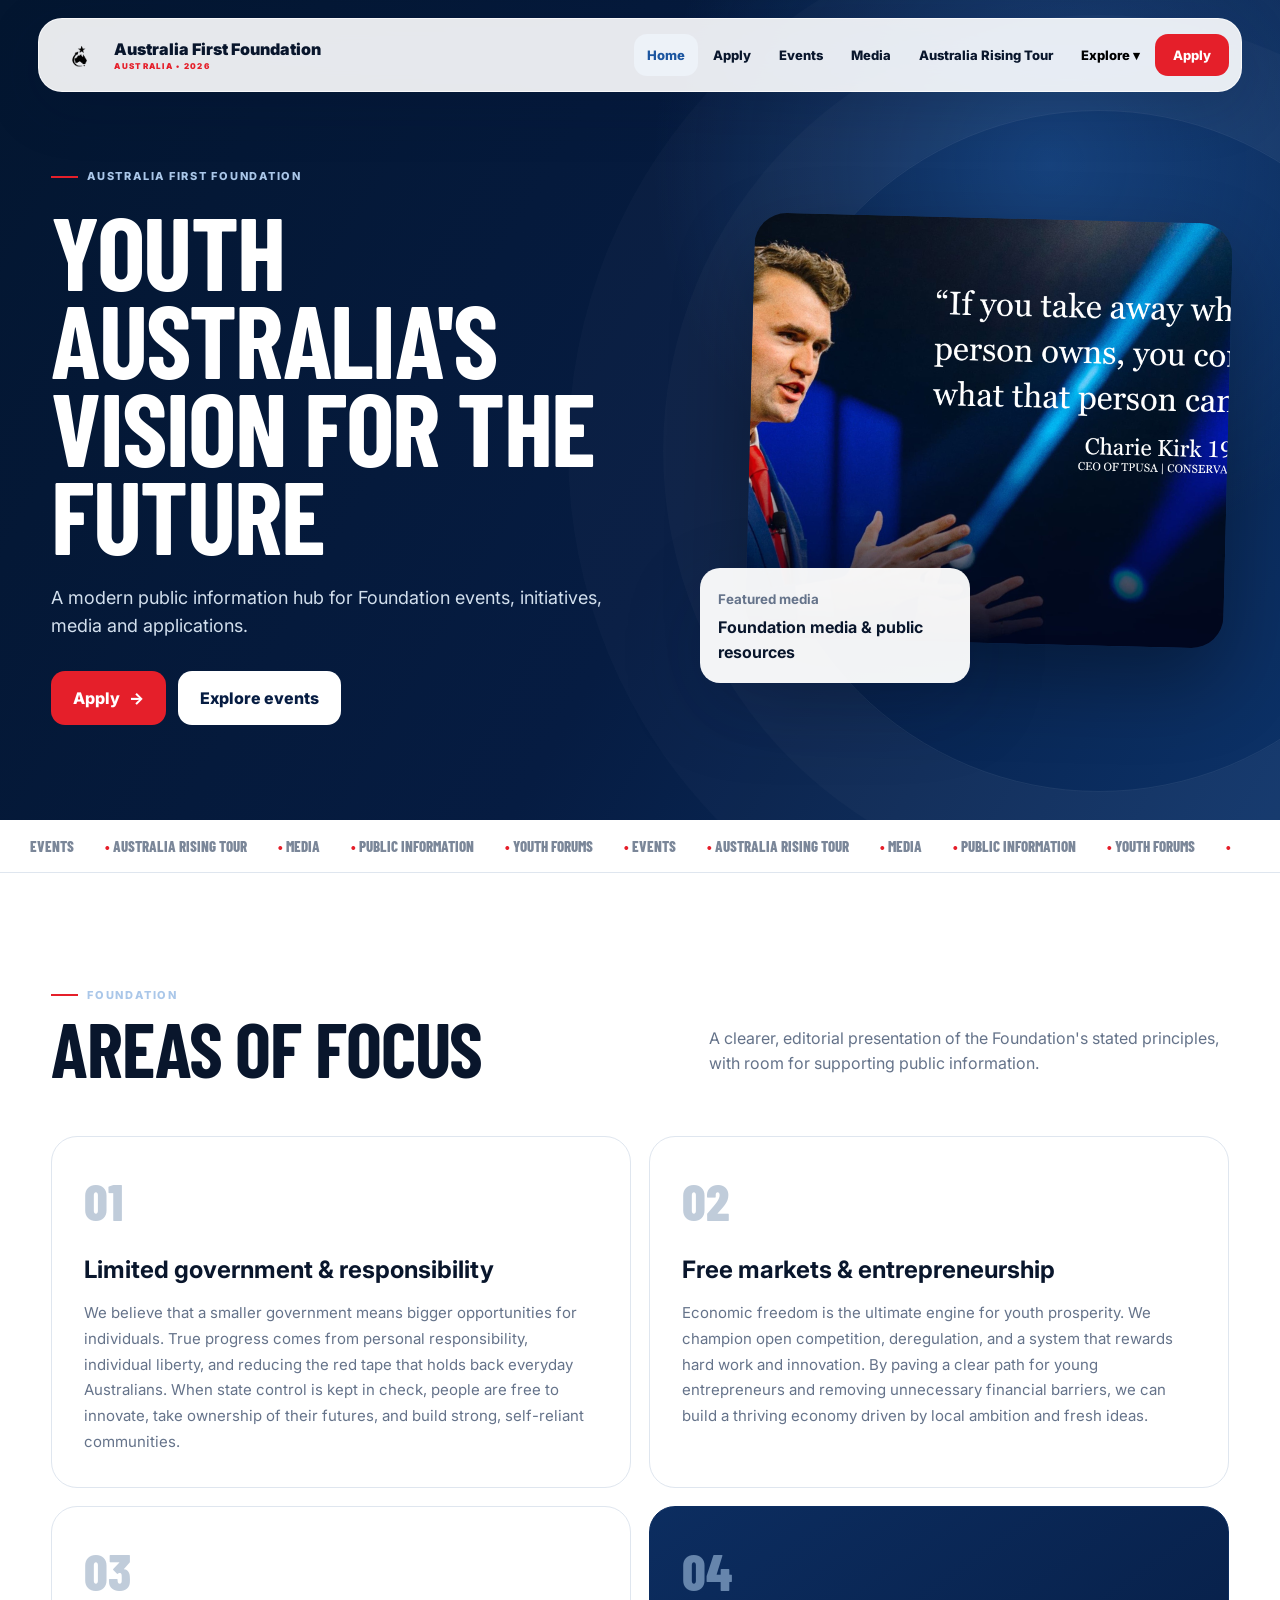
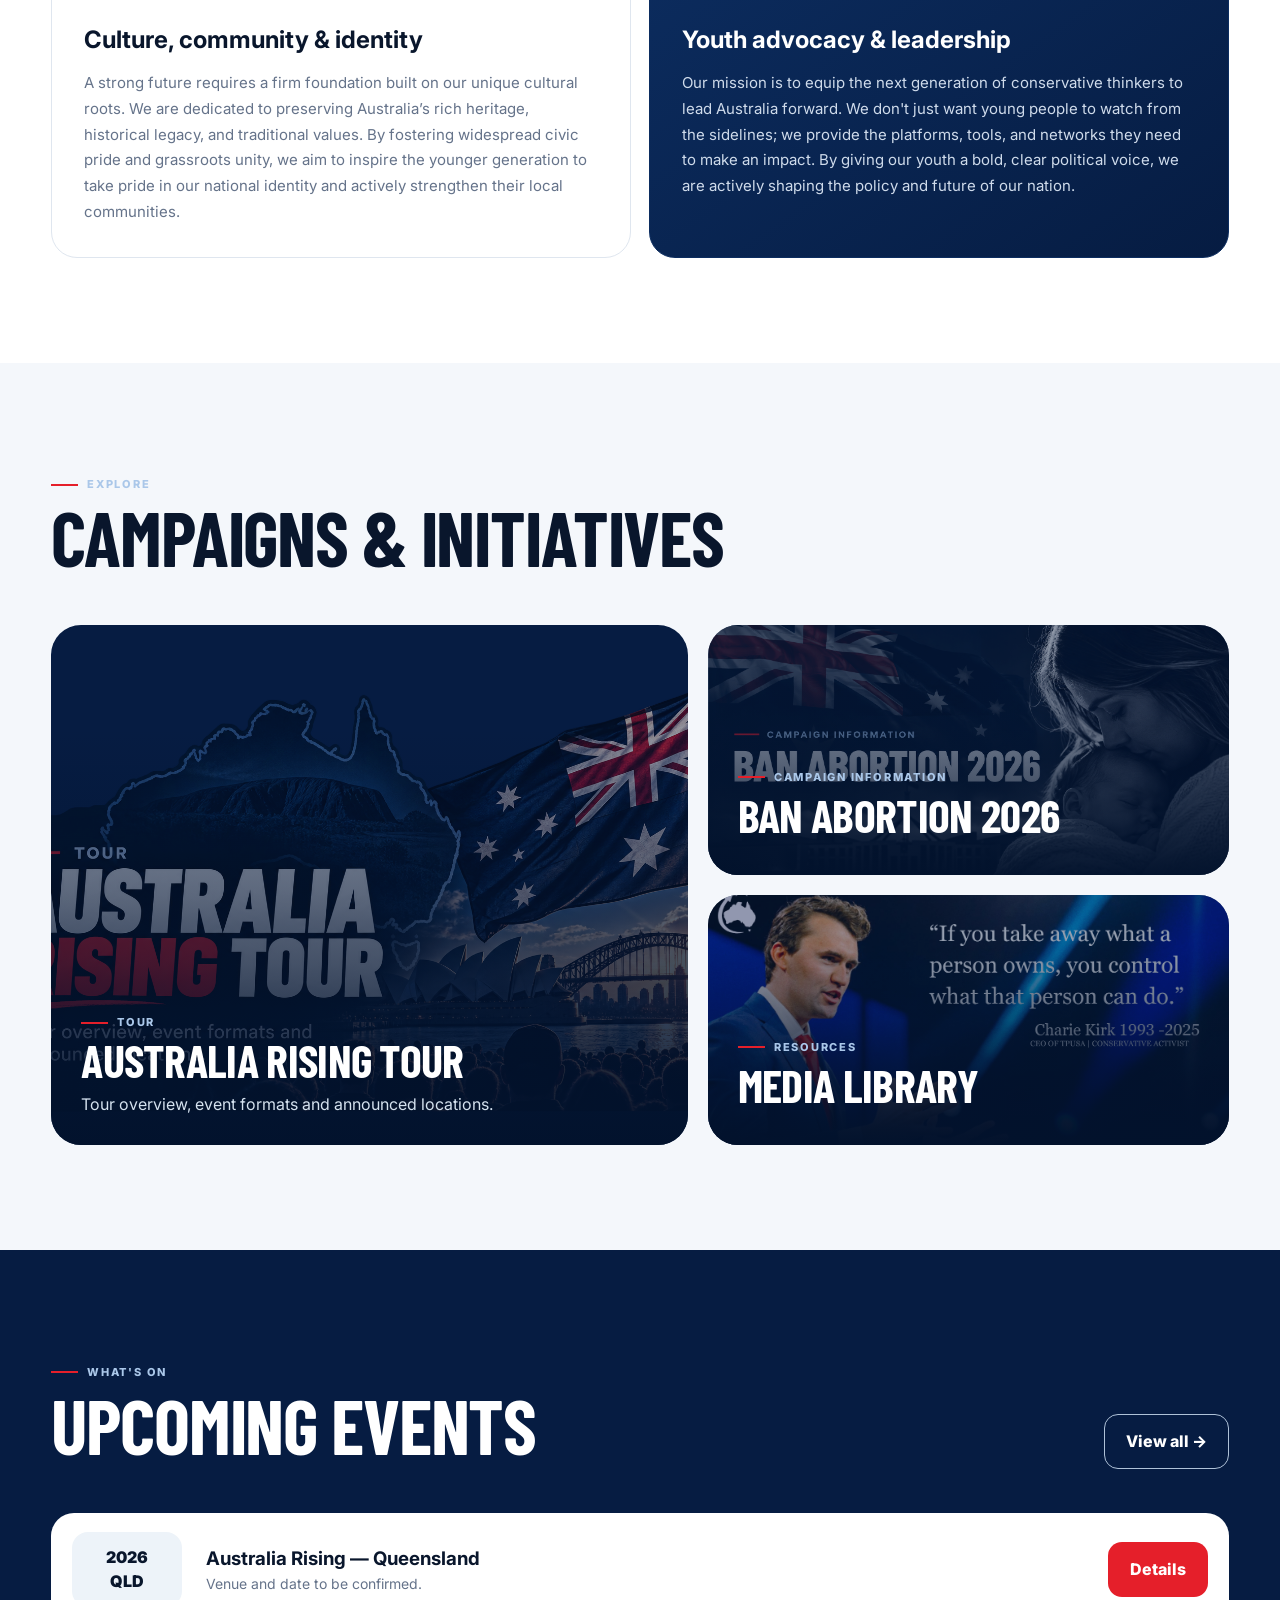
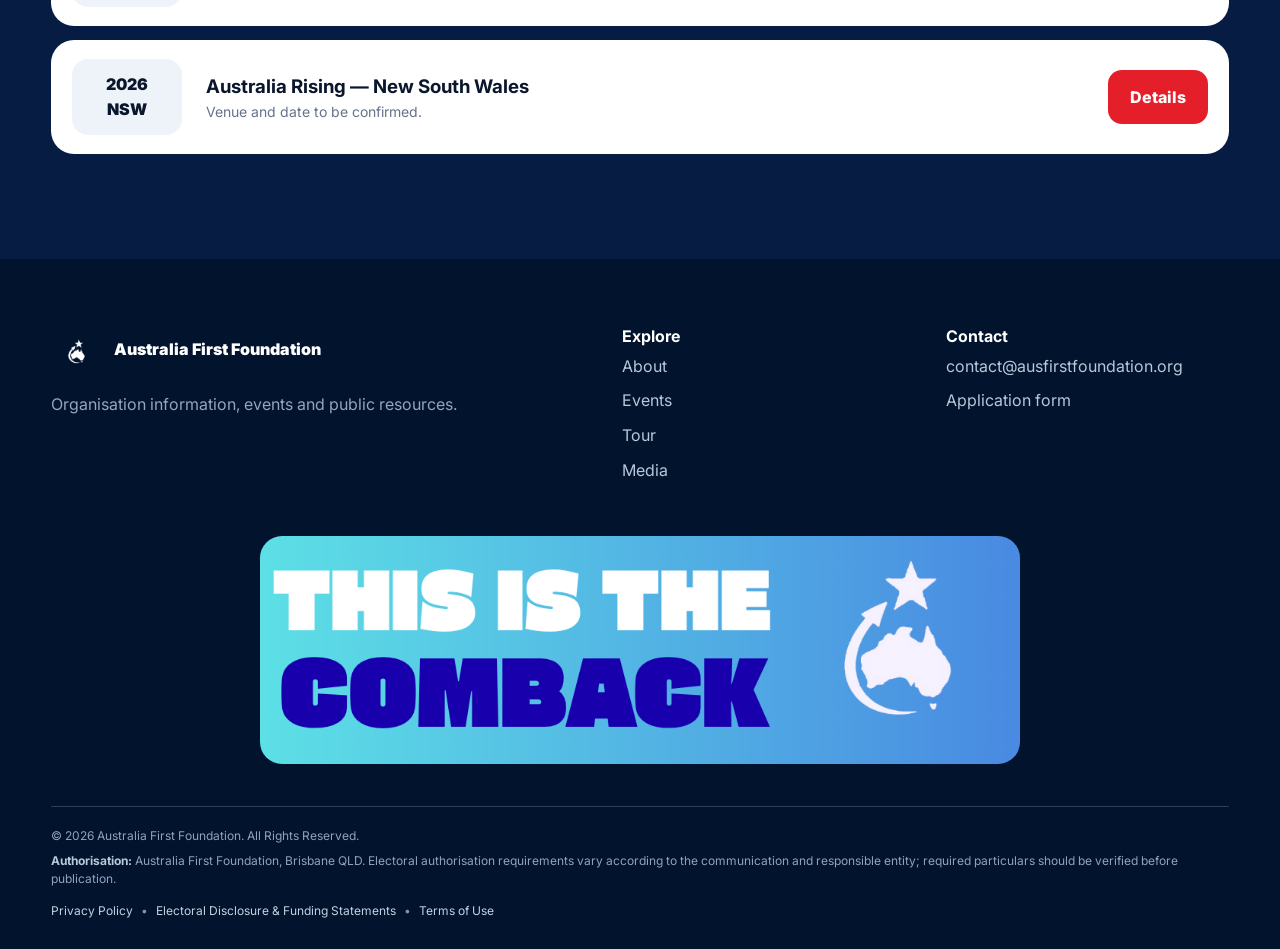
==== commit 9a05e696: "23/09.26 Release - Public" ====
--- a/index.html
+++ b/index.html
@@ -1,5 +1,5 @@
 <!doctype html><html lang="en-AU"><head><meta charset="utf-8"><meta name="viewport" content="width=device-width,initial-scale=1"><meta name="theme-color" content="#061c42"><title>Home | Australia First Foundation</title><link rel="stylesheet" href="style.css"></head><body><header class="site-header"><div class="nav-shell"><a class="brand" href="index.html"><img class="brand-image" src="assets/logo-black.png" alt="Australia First Foundation logo"><span class="brand-text">Australia First Foundation<small>AUSTRALIA • 2026</small></span></a><nav class="nav-links"><a class="active" href="index.html">Home</a><a class="" href="apply.html">Apply</a><a class="" href="events.html">Events</a><a class="" href="media.html">Media</a><a class="" href="tour.html">Australia Rising Tour</a><div class="mega-wrap"><button class="mega-btn">Explore ▾</button><div class="mega"><div><h4>Foundation</h4><a href="about.html">About the Foundation</a><a href="campaign.html">Campaign information</a><a href="apply.html">Applications</a></div><div><h4>What's on</h4><a href="events.html">Upcoming events</a><a href="tour.html">Australia Rising Tour</a><a href="media.html">Media & resources</a></div><a class="mega-feature" href="tour.html"><small>Featured</small><h3>Australia Rising Tour</h3><span>Tour information →</span></a></div></div><a class="primary" href="apply.html">Apply</a></nav><button class="mobile-btn" aria-label="Open menu">☰</button></div></header><main><section class="hero"><div class="wrap hero-grid"><div class="hero-copy"><span class="eyebrow">Australia First Foundation</span><h1 class="display">Youth Australia's vision for the future</h1><p>A modern public information hub for Foundation events, initiatives, media and applications.</p><div class="buttons"><a class="button red" href="apply.html">Apply <span>→</span></a><a class="button white" href="events.html">Explore events</a></div></div><div class="visual-stack"><div class="visual-main"><img src="assets/campaign-cover.png" alt="Campaign cover graphic"></div><div class="floating-note"><small>Featured media</small><strong>Foundation media & public resources</strong></div></div></div></section>
 <div class="marquee"><div class="marquee-track"><span>Events <b>•</b> Australia Rising Tour <b>•</b> Media <b>•</b> Public information <b>•</b> Youth forums <b>•</b> Events <b>•</b> Australia Rising Tour <b>•</b> Media <b>•</b> Public information <b>•</b> Youth forums <b>•</b></span><span>Events <b>•</b> Australia Rising Tour <b>•</b> Media <b>•</b> Public information <b>•</b> Youth forums <b>•</b> Events <b>•</b> Australia Rising Tour <b>•</b> Media <b>•</b> Public information <b>•</b> Youth forums <b>•</b></span></div></div>
-<section class="section"><div class="wrap reveal"><div class="section-head"><div><span class="eyebrow">Foundation</span><h2 class="display">Areas of focus</h2></div><p>A clearer, editorial presentation of the Foundation's stated principles, with room for supporting public information.</p></div><div class="cards"><a class="card" href="about.html"><span class="card-arrow">↗</span><span class="card-num">01</span><h3>Limited government & responsibility</h3><p>Organisation-provided information about this stated principle.</p></a><a class="card" href="about.html"><span class="card-arrow">↗</span><span class="card-num">02</span><h3>Free markets & entrepreneurship</h3><p>Organisation-provided information about this stated principle.</p></a><a class="card" href="about.html"><span class="card-arrow">↗</span><span class="card-num">03</span><h3>Culture, community & identity</h3><p>Organisation-provided information about this stated principle.</p></a></div></div></section>
+<section class="section"><div class="wrap reveal"><div class="section-head"><div><span class="eyebrow">Foundation</span><h2 class="display">Areas of focus</h2></div><p>A clearer, editorial presentation of the Foundation's stated principles, with room for supporting public information.</p></div><div class="cards principle-grid"><article class="card principle-card"><span class="card-num">01</span><h3>Limited government & responsibility</h3><p>We believe that a smaller government means bigger opportunities for individuals. True progress comes from personal responsibility, individual liberty, and reducing the red tape that holds back everyday Australians. When state control is kept in check, people are free to innovate, take ownership of their futures, and build strong, self-reliant communities.</p></article><article class="card principle-card"><span class="card-num">02</span><h3>Free markets & entrepreneurship</h3><p>Economic freedom is the ultimate engine for youth prosperity. We champion open competition, deregulation, and a system that rewards hard work and innovation. By paving a clear path for young entrepreneurs and removing unnecessary financial barriers, we can build a thriving economy driven by local ambition and fresh ideas.</p></article><article class="card principle-card"><span class="card-num">03</span><h3>Culture, community & identity</h3><p>A strong future requires a firm foundation built on our unique cultural roots. We are dedicated to preserving Australia’s rich heritage, historical legacy, and traditional values. By fostering widespread civic pride and grassroots unity, we aim to inspire the younger generation to take pride in our national identity and actively strengthen their local communities.</p></article><article class="card principle-card"><span class="card-num">04</span><h3>Youth advocacy & leadership</h3><p>Our mission is to equip the next generation of conservative thinkers to lead Australia forward. We don't just want young people to watch from the sidelines; we provide the platforms, tools, and networks they need to make an impact. By giving our youth a bold, clear political voice, we are actively shaping the policy and future of our nation.</p></article></div></div></section>
 <section class="section soft"><div class="wrap reveal"><div class="section-head"><div><span class="eyebrow">Explore</span><h2 class="display">Campaigns & initiatives</h2></div></div><div class="editorial"><a class="story" href="tour.html"><img src="assets/australia-rising-tour.png" alt=""><div class="story-copy"><span class="eyebrow">Tour</span><h3 class="display">Australia Rising Tour</h3><p>Tour overview, event formats and announced locations.</p></div></a><div class="story-side"><a class="story small" href="campaign.html"><img src="assets/ban-abortion-2026.png" alt="Ban Abortion 2026 campaign artwork"><div class="story-copy"><span class="eyebrow">Campaign information</span><h3 class="display">Ban Abortion 2026</h3></div></a><a class="story small" href="media.html"><img src="assets/campaign-cover.png" alt=""><div class="story-copy"><span class="eyebrow">Resources</span><h3 class="display">Media library</h3></div></a></div></div></div></section>
-<section class="section dark"><div class="wrap reveal"><div class="section-head"><div><span class="eyebrow">What's on</span><h2 class="display">Upcoming events</h2></div><a class="button ghost" href="events.html">View all →</a></div><div class="events"><div class="event"><div class="date">2026<br>QLD</div><div><h3>Australia Rising — Queensland</h3><p>Venue and date to be confirmed.</p></div><a class="button red" href="tour.html">Details</a></div><div class="event"><div class="date">2026<br>NSW</div><div><h3>Australia Rising — New South Wales</h3><p>Venue and date to be confirmed.</p></div><a class="button red" href="tour.html">Details</a></div></div></div></section></main><footer class="footer"><div class="wrap"><div class="footer-grid"><div><div class="brand"><img class="footer-brand-image" src="assets/logo-black.png" alt="Australia First Foundation logo"><span>Australia First Foundation</span></div><p>Organisation information, events and public resources.</p></div><div><b>Explore</b><a href="about.html">About</a><a href="events.html">Events</a><a href="tour.html">Tour</a><a href="media.html">Media</a></div><div><b>Contact</b><a href="mailto:contact@ausfirstfoundation.org">contact@ausfirstfoundation.org</a><a href="apply.html">Application form</a></div></div><img class="footer-comeback" src="assets/footer-comeback.png" alt="This is the comeback"><div class="legal">© 2026 Australia First Foundation. Add all required privacy, electoral authorisation and disclosure information before publication.</div></div></footer><script src="script.js"></script></body></html>+<section class="section dark"><div class="wrap reveal"><div class="section-head"><div><span class="eyebrow">What's on</span><h2 class="display">Upcoming events</h2></div><a class="button ghost" href="events.html">View all →</a></div><div class="events"><div class="event"><div class="date">2026<br>QLD</div><div><h3>Australia Rising — Queensland</h3><p>Venue and date to be confirmed.</p></div><a class="button red" href="tour.html">Details</a></div><div class="event"><div class="date">2026<br>NSW</div><div><h3>Australia Rising — New South Wales</h3><p>Venue and date to be confirmed.</p></div><a class="button red" href="tour.html">Details</a></div></div></div></section></main><footer class="footer"><div class="wrap"><div class="footer-grid"><div><div class="brand"><img class="footer-brand-image" src="assets/logo-black.png" alt="Australia First Foundation logo"><span>Australia First Foundation</span></div><p>Organisation information, events and public resources.</p></div><div><b>Explore</b><a href="about.html">About</a><a href="events.html">Events</a><a href="tour.html">Tour</a><a href="media.html">Media</a></div><div><b>Contact</b><a href="mailto:contact@ausfirstfoundation.org">contact@ausfirstfoundation.org</a><a href="apply.html">Application form</a></div></div><img class="footer-comeback" src="assets/footer-comeback.png" alt="This is the comeback"><div class="legal legal-finished"><p>© 2026 Australia First Foundation. All Rights Reserved.</p><p><strong>Authorisation:</strong> Australia First Foundation, Brisbane QLD. Electoral authorisation requirements vary according to the communication and responsible entity; required particulars should be verified before publication.</p><div class="legal-links"><a href="about.html">Privacy Policy</a><span>•</span><a href="about.html">Electoral Disclosure &amp; Funding Statements</a><span>•</span><a href="about.html">Terms of Use</a></div></div></div></footer><script src="script.js"></script></body></html>
--- a/style.css
+++ b/style.css
@@ -25,3 +25,13 @@
 .footer-comeback{width:min(760px,100%);height:auto;object-fit:contain;margin:42px auto 10px;border-radius:22px}
 .media-card img{background:#eaf0f7}
 @media(max-width:560px){.brand-text{font-size:13px}.brand-image{width:39px;height:39px}}
+
+/* Finished content + refined navigation */
+.mega{right:-18px;top:58px;width:min(860px,82vw);padding:22px 24px;border-radius:24px;gap:22px;grid-template-columns:.95fr .95fr 1.05fr;box-shadow:0 24px 70px rgba(3,24,57,.22)}
+.mega:before{content:"";position:absolute;top:-9px;right:105px;width:18px;height:18px;background:#fff;border-left:1px solid var(--line);border-top:1px solid var(--line);transform:rotate(45deg)}
+.mega h4{font-size:10px;margin-bottom:8px}.mega a:not(.mega-feature){padding:10px 11px;border-radius:11px;transition:.18s}.mega a:not(.mega-feature):hover{background:#f2f6fa;color:var(--blue);transform:translateX(2px)}
+.mega-feature{min-height:165px;padding:22px;border-radius:18px;background:linear-gradient(145deg,#12366d,#061c42)}.mega-feature h3{font:800 30px/1 "Barlow Condensed";text-transform:uppercase}.mega-feature span{font-size:13px;color:#d9e6f4}
+.principle-grid{grid-template-columns:repeat(2,1fr)}.principle-card{min-height:330px;padding:32px}.principle-card .card-num{font-size:52px}.principle-card h3{font-size:24px;margin:20px 0 12px}.principle-card p{font-size:15px;line-height:1.72;margin:0}.principle-card:nth-child(4){background:linear-gradient(145deg,#0c2d60,#061c42);color:#fff;border-color:#0c2d60}.principle-card:nth-child(4) .card-num{color:#6685ac}.principle-card:nth-child(4) p{color:#cfdbeb}
+.info-layout,.campaign-layout{display:grid;grid-template-columns:1fr 1fr;gap:22px;align-items:start}.campaign-layout{grid-template-columns:1fr 1fr}.info-panel{border:1px solid var(--line);border-radius:28px;padding:38px;background:#fff;box-shadow:0 15px 50px rgba(3,24,57,.07)}.info-panel-feature{background:linear-gradient(145deg,#f7f9fc,#edf3f9)}.info-panel h2{font:800 clamp(38px,5vw,58px)/.95 "Barlow Condensed";text-transform:uppercase;margin:15px 0 22px}.info-panel h3{margin:28px 0 7px;font-size:17px}.info-panel p{color:#34445a;font-size:16px;line-height:1.75}.dark-eye{color:#49698e}.source-note{margin-top:24px;padding:17px 19px;border-left:4px solid var(--red);background:#f5f7fa;border-radius:0 14px 14px 0;color:#44546a;font-size:13px}.updates-panel{grid-column:1/-1}.timeline{display:grid;grid-template-columns:repeat(3,1fr);gap:14px}.timeline>div{padding:22px;border-radius:18px;background:#f5f8fb;border:1px solid var(--line)}.timeline b{color:var(--red);font-size:13px;text-transform:uppercase;letter-spacing:.08em}.timeline p{font-size:14px;margin-bottom:0}
+.legal-finished{display:grid;gap:6px}.legal-finished p{margin:0;color:#8fa3bb;font-size:12px}.legal-finished strong{color:#b8c8da}.legal-links{display:flex;flex-wrap:wrap;gap:8px;margin-top:7px}.legal-links a{display:inline;padding:0;color:#c3d1e0}.footer-comeback{margin-top:48px;max-height:260px;object-fit:contain}
+@media(max-width:900px){.principle-grid,.info-layout,.campaign-layout,.timeline{grid-template-columns:1fr}.updates-panel{grid-column:auto}}
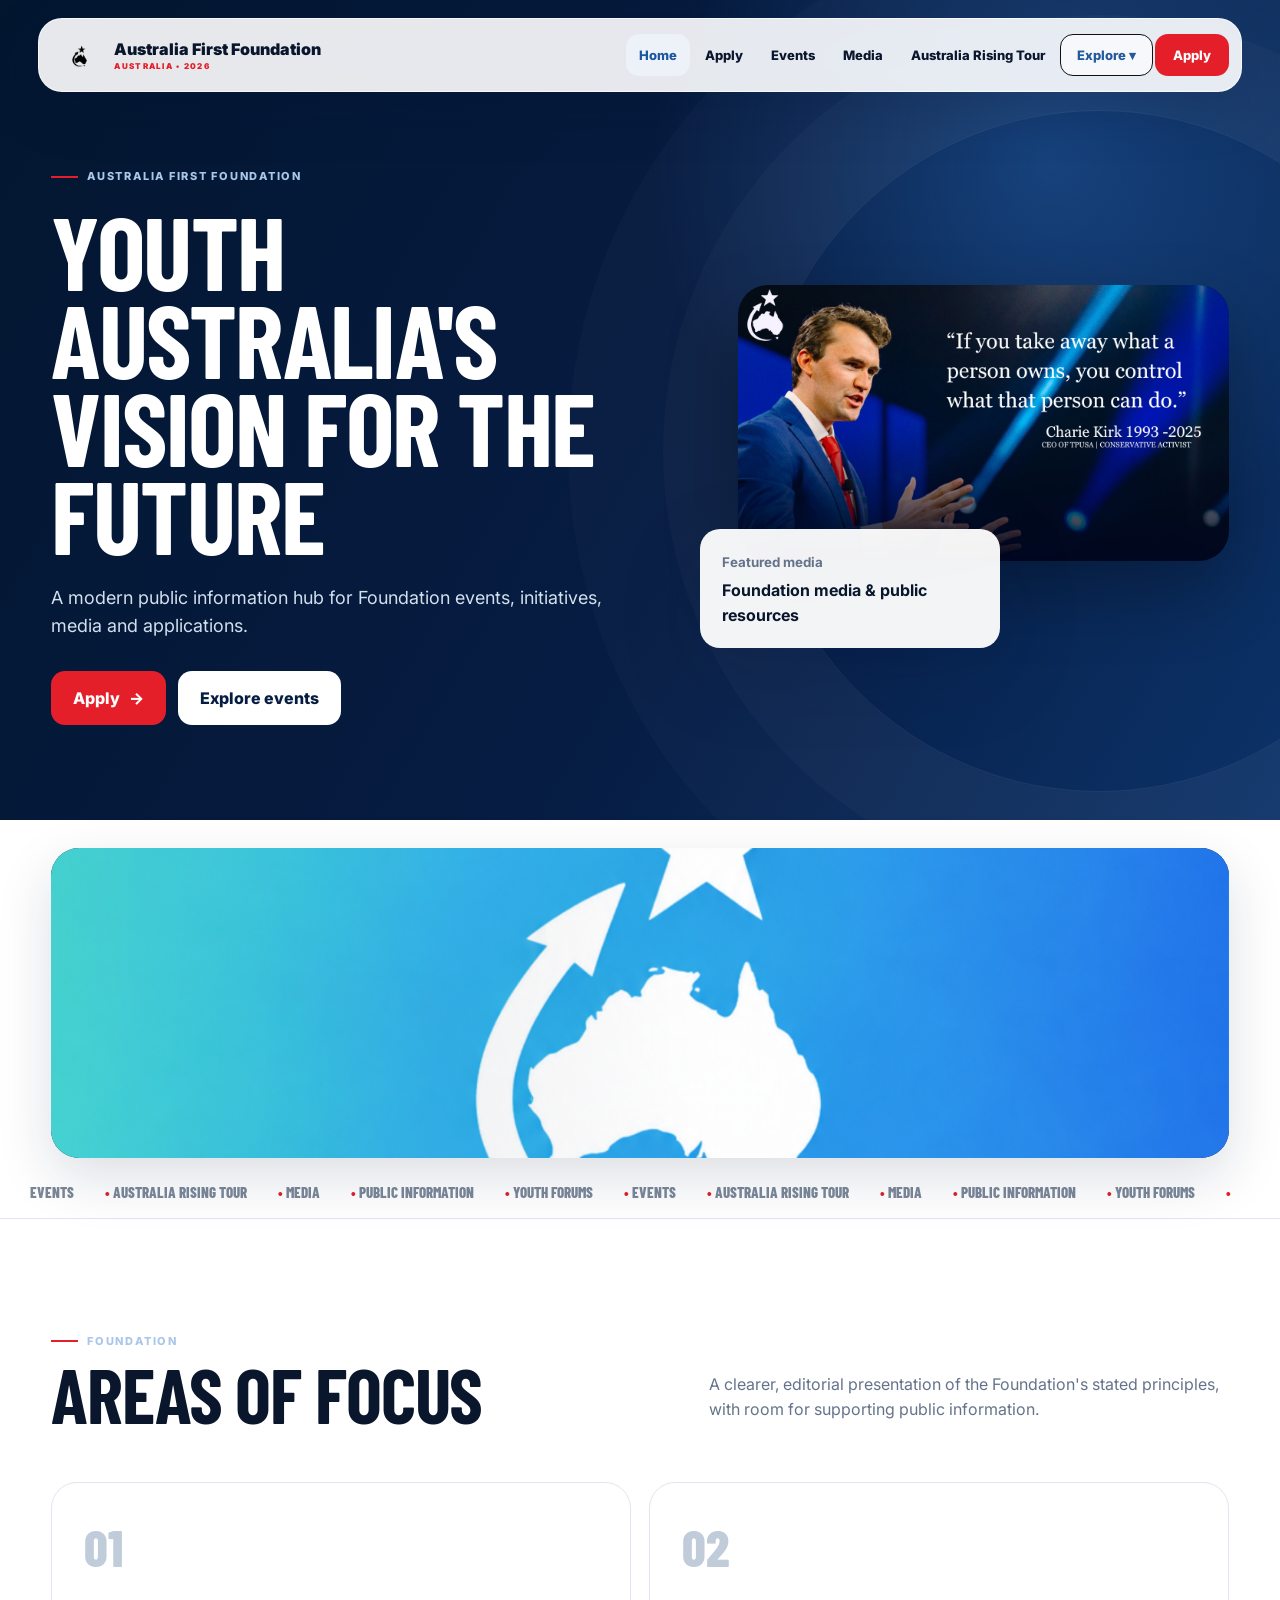
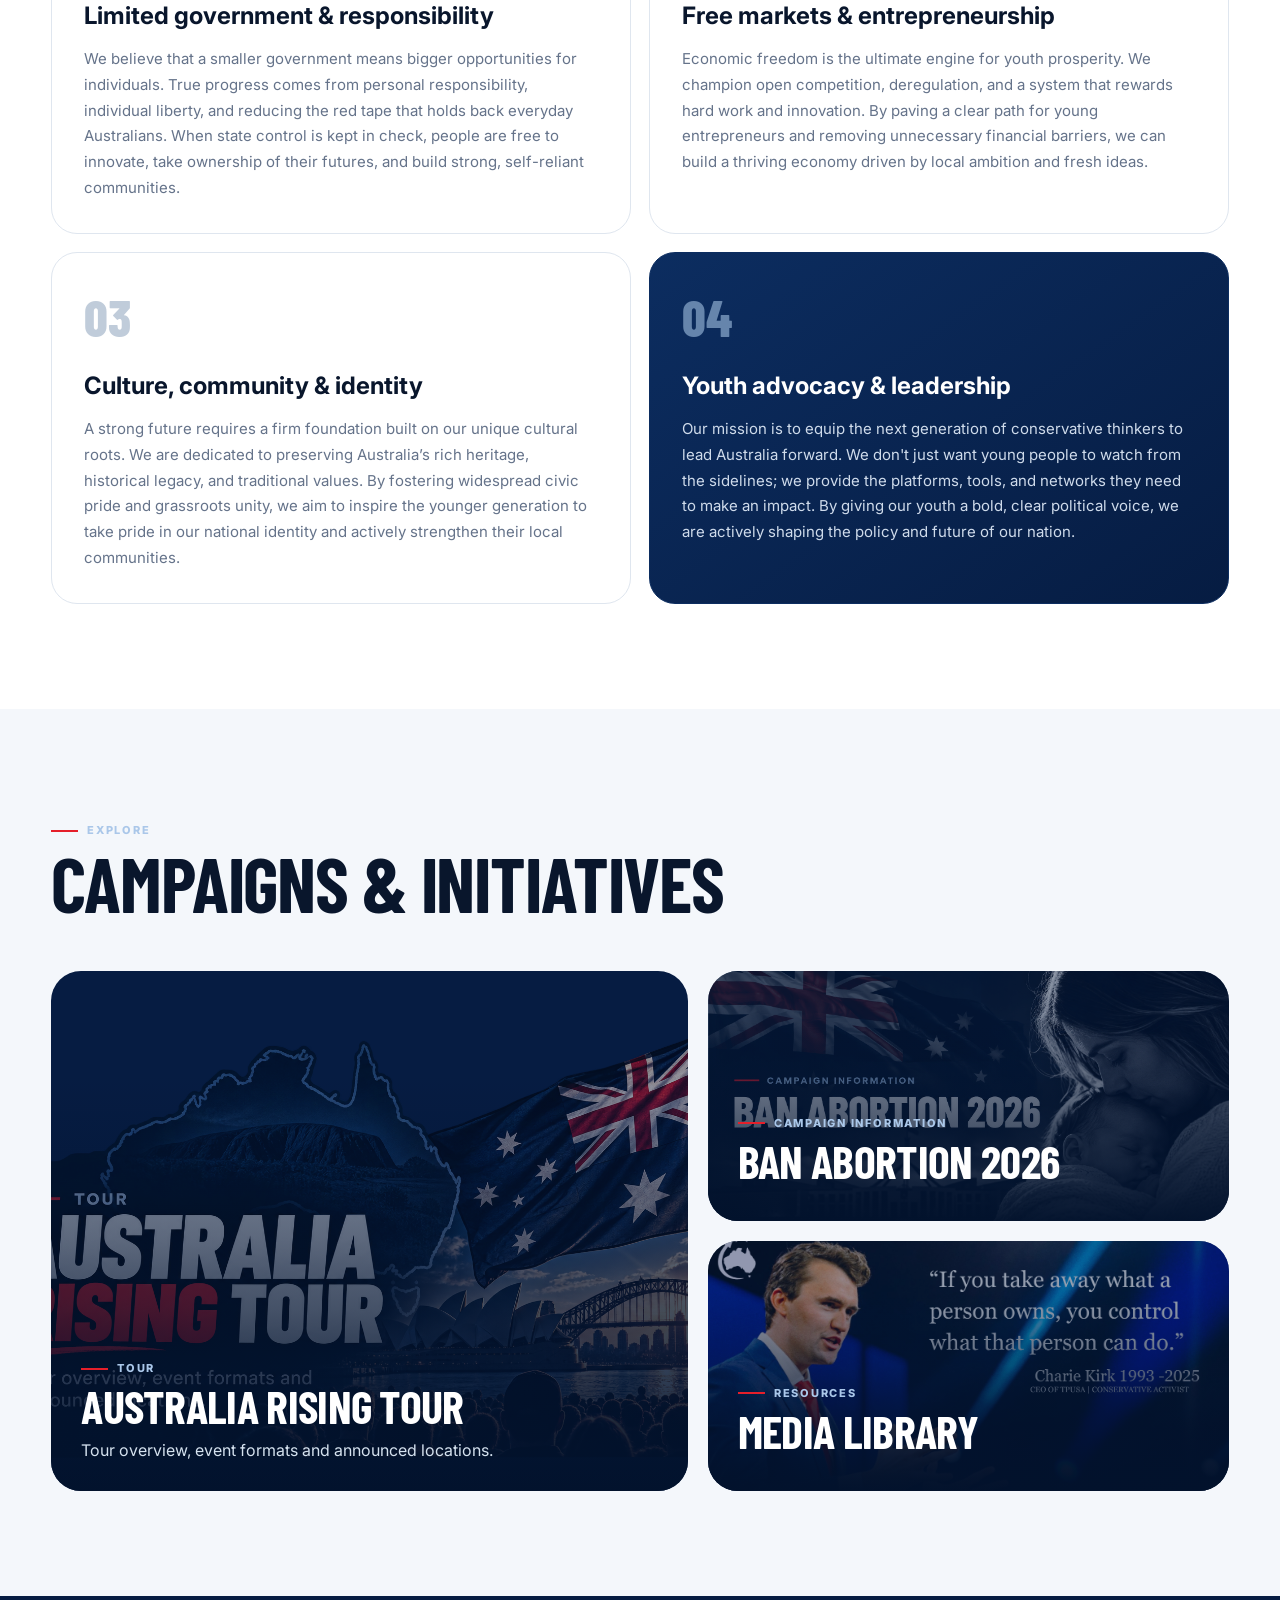
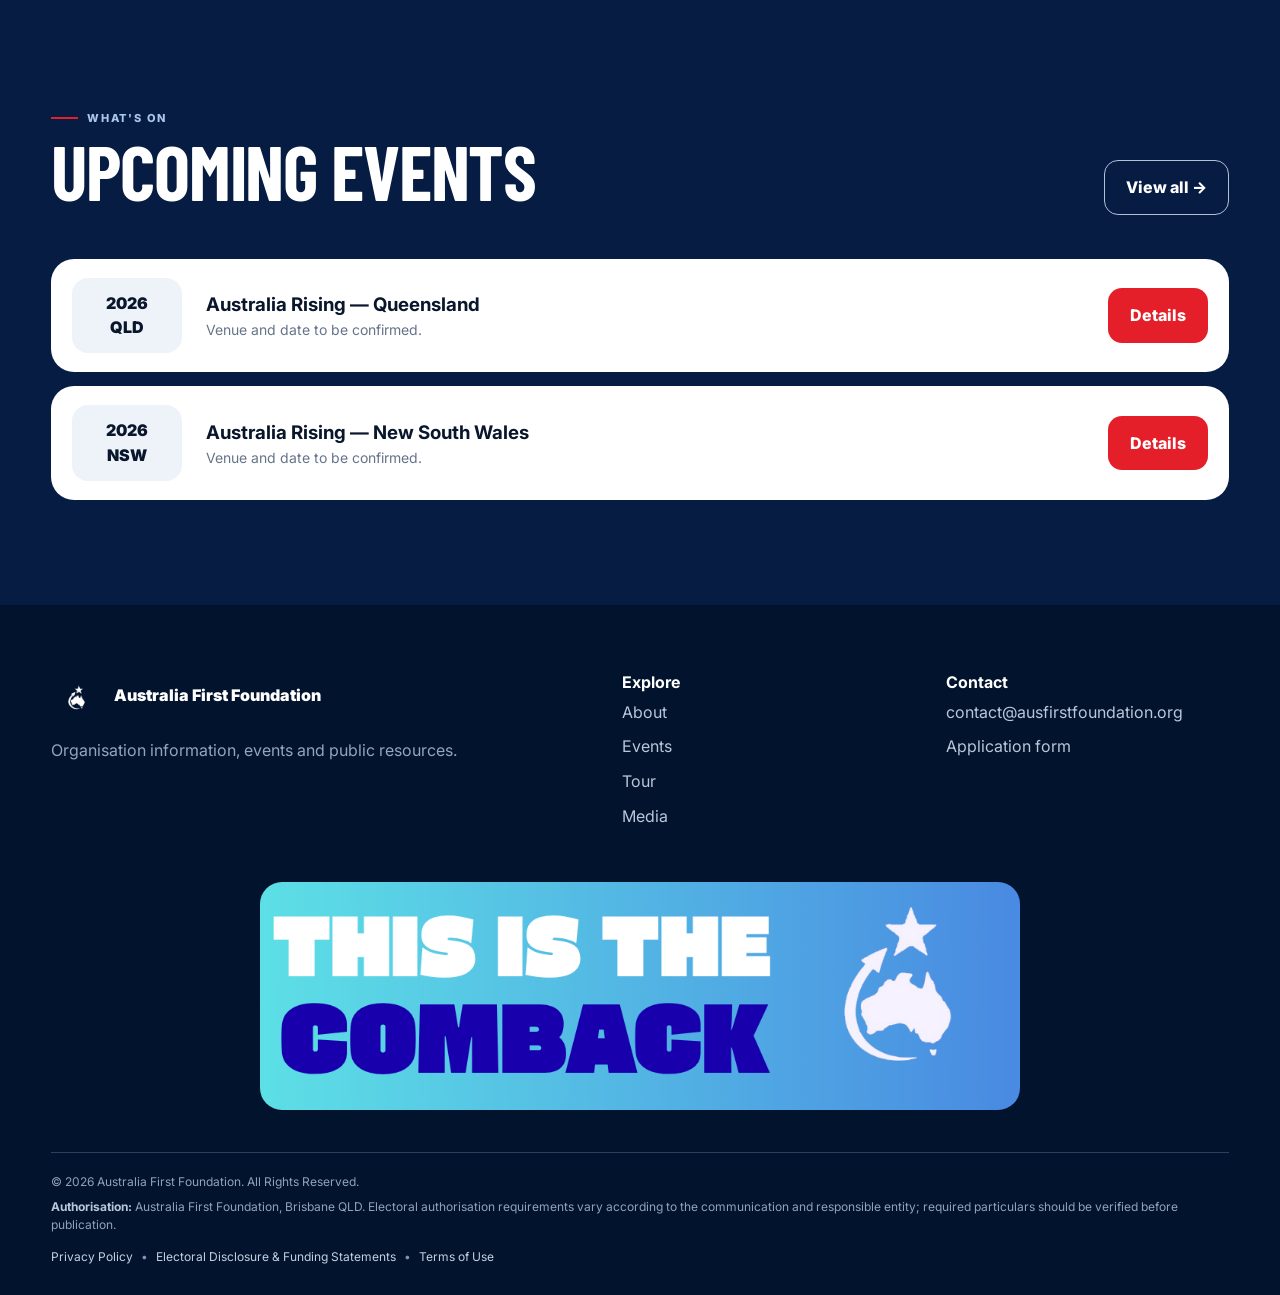
==== commit 01dbb120: "Add files via upload" ====
--- a/index.html
+++ b/index.html
@@ -1,4 +1,5 @@
 <!doctype html><html lang="en-AU"><head><meta charset="utf-8"><meta name="viewport" content="width=device-width,initial-scale=1"><meta name="theme-color" content="#061c42"><title>Home | Australia First Foundation</title><link rel="stylesheet" href="style.css"></head><body><header class="site-header"><div class="nav-shell"><a class="brand" href="index.html"><img class="brand-image" src="assets/logo-black.png" alt="Australia First Foundation logo"><span class="brand-text">Australia First Foundation<small>AUSTRALIA • 2026</small></span></a><nav class="nav-links"><a class="active" href="index.html">Home</a><a class="" href="apply.html">Apply</a><a class="" href="events.html">Events</a><a class="" href="media.html">Media</a><a class="" href="tour.html">Australia Rising Tour</a><div class="mega-wrap"><button class="mega-btn">Explore ▾</button><div class="mega"><div><h4>Foundation</h4><a href="about.html">About the Foundation</a><a href="campaign.html">Campaign information</a><a href="apply.html">Applications</a></div><div><h4>What's on</h4><a href="events.html">Upcoming events</a><a href="tour.html">Australia Rising Tour</a><a href="media.html">Media & resources</a></div><a class="mega-feature" href="tour.html"><small>Featured</small><h3>Australia Rising Tour</h3><span>Tour information →</span></a></div></div><a class="primary" href="apply.html">Apply</a></nav><button class="mobile-btn" aria-label="Open menu">☰</button></div></header><main><section class="hero"><div class="wrap hero-grid"><div class="hero-copy"><span class="eyebrow">Australia First Foundation</span><h1 class="display">Youth Australia's vision for the future</h1><p>A modern public information hub for Foundation events, initiatives, media and applications.</p><div class="buttons"><a class="button red" href="apply.html">Apply <span>→</span></a><a class="button white" href="events.html">Explore events</a></div></div><div class="visual-stack"><div class="visual-main"><img src="assets/campaign-cover.png" alt="Campaign cover graphic"></div><div class="floating-note"><small>Featured media</small><strong>Foundation media & public resources</strong></div></div></div></section>
+<section class="anniversary-banner"><div class="wrap"><a class="anniversary-banner-link" href="media.html" aria-label="One year of the Australia First Foundation"><img src="assets/one-year-anniversary.png" alt="One Year of the Australia First Foundation — Our People. Our Nation. Our Future."><span class="anniversary-banner-label"><small>Anniversary</small><strong>One Year of the Australia First Foundation</strong><em>View media →</em></span></a></div></section>
 <div class="marquee"><div class="marquee-track"><span>Events <b>•</b> Australia Rising Tour <b>•</b> Media <b>•</b> Public information <b>•</b> Youth forums <b>•</b> Events <b>•</b> Australia Rising Tour <b>•</b> Media <b>•</b> Public information <b>•</b> Youth forums <b>•</b></span><span>Events <b>•</b> Australia Rising Tour <b>•</b> Media <b>•</b> Public information <b>•</b> Youth forums <b>•</b> Events <b>•</b> Australia Rising Tour <b>•</b> Media <b>•</b> Public information <b>•</b> Youth forums <b>•</b></span></div></div>
 <section class="section"><div class="wrap reveal"><div class="section-head"><div><span class="eyebrow">Foundation</span><h2 class="display">Areas of focus</h2></div><p>A clearer, editorial presentation of the Foundation's stated principles, with room for supporting public information.</p></div><div class="cards principle-grid"><article class="card principle-card"><span class="card-num">01</span><h3>Limited government & responsibility</h3><p>We believe that a smaller government means bigger opportunities for individuals. True progress comes from personal responsibility, individual liberty, and reducing the red tape that holds back everyday Australians. When state control is kept in check, people are free to innovate, take ownership of their futures, and build strong, self-reliant communities.</p></article><article class="card principle-card"><span class="card-num">02</span><h3>Free markets & entrepreneurship</h3><p>Economic freedom is the ultimate engine for youth prosperity. We champion open competition, deregulation, and a system that rewards hard work and innovation. By paving a clear path for young entrepreneurs and removing unnecessary financial barriers, we can build a thriving economy driven by local ambition and fresh ideas.</p></article><article class="card principle-card"><span class="card-num">03</span><h3>Culture, community & identity</h3><p>A strong future requires a firm foundation built on our unique cultural roots. We are dedicated to preserving Australia’s rich heritage, historical legacy, and traditional values. By fostering widespread civic pride and grassroots unity, we aim to inspire the younger generation to take pride in our national identity and actively strengthen their local communities.</p></article><article class="card principle-card"><span class="card-num">04</span><h3>Youth advocacy & leadership</h3><p>Our mission is to equip the next generation of conservative thinkers to lead Australia forward. We don't just want young people to watch from the sidelines; we provide the platforms, tools, and networks they need to make an impact. By giving our youth a bold, clear political voice, we are actively shaping the policy and future of our nation.</p></article></div></div></section>
 <section class="section soft"><div class="wrap reveal"><div class="section-head"><div><span class="eyebrow">Explore</span><h2 class="display">Campaigns & initiatives</h2></div></div><div class="editorial"><a class="story" href="tour.html"><img src="assets/australia-rising-tour.png" alt=""><div class="story-copy"><span class="eyebrow">Tour</span><h3 class="display">Australia Rising Tour</h3><p>Tour overview, event formats and announced locations.</p></div></a><div class="story-side"><a class="story small" href="campaign.html"><img src="assets/ban-abortion-2026.png" alt="Ban Abortion 2026 campaign artwork"><div class="story-copy"><span class="eyebrow">Campaign information</span><h3 class="display">Ban Abortion 2026</h3></div></a><a class="story small" href="media.html"><img src="assets/campaign-cover.png" alt=""><div class="story-copy"><span class="eyebrow">Resources</span><h3 class="display">Media library</h3></div></a></div></div></div></section>
--- a/style.css
+++ b/style.css
@@ -35,3 +35,50 @@
 .info-layout,.campaign-layout{display:grid;grid-template-columns:1fr 1fr;gap:22px;align-items:start}.campaign-layout{grid-template-columns:1fr 1fr}.info-panel{border:1px solid var(--line);border-radius:28px;padding:38px;background:#fff;box-shadow:0 15px 50px rgba(3,24,57,.07)}.info-panel-feature{background:linear-gradient(145deg,#f7f9fc,#edf3f9)}.info-panel h2{font:800 clamp(38px,5vw,58px)/.95 "Barlow Condensed";text-transform:uppercase;margin:15px 0 22px}.info-panel h3{margin:28px 0 7px;font-size:17px}.info-panel p{color:#34445a;font-size:16px;line-height:1.75}.dark-eye{color:#49698e}.source-note{margin-top:24px;padding:17px 19px;border-left:4px solid var(--red);background:#f5f7fa;border-radius:0 14px 14px 0;color:#44546a;font-size:13px}.updates-panel{grid-column:1/-1}.timeline{display:grid;grid-template-columns:repeat(3,1fr);gap:14px}.timeline>div{padding:22px;border-radius:18px;background:#f5f8fb;border:1px solid var(--line)}.timeline b{color:var(--red);font-size:13px;text-transform:uppercase;letter-spacing:.08em}.timeline p{font-size:14px;margin-bottom:0}
 .legal-finished{display:grid;gap:6px}.legal-finished p{margin:0;color:#8fa3bb;font-size:12px}.legal-finished strong{color:#b8c8da}.legal-links{display:flex;flex-wrap:wrap;gap:8px;margin-top:7px}.legal-links a{display:inline;padding:0;color:#c3d1e0}.footer-comeback{margin-top:48px;max-height:260px;object-fit:contain}
 @media(max-width:900px){.principle-grid,.info-layout,.campaign-layout,.timeline{grid-template-columns:1fr}.updates-panel{grid-column:auto}}
+
+/* 2026 UI revision: full-width content sections + corrected Explore menu */
+.mega-wrap{position:static}
+.nav-shell{position:relative}
+.mega{display:none;position:absolute;left:auto;right:12px;top:calc(100% + 10px);width:min(980px,calc(100vw - 7vw));padding:26px;background:rgba(255,255,255,.99);border:1px solid #dce5ef;border-radius:28px;box-shadow:0 28px 90px rgba(3,24,57,.25);grid-template-columns:1fr 1fr 1.08fr;gap:22px;overflow:visible}
+.mega-wrap.open .mega{display:grid}
+.mega:before{right:122px}
+.mega-column{min-width:0}.mega-column h4{margin:2px 10px 10px;color:#8997aa;font-size:11px;letter-spacing:.17em;text-transform:uppercase}
+.mega-column>a{display:block!important;padding:12px 12px!important;border-radius:13px}.mega-column>a span{display:block;font-size:15px;font-weight:850;color:#0b1830}.mega-column>a small{display:block;margin-top:3px;color:#7a899d;font-size:10px;font-weight:650;line-height:1.35}
+.mega-column>a:hover{background:#f2f6fa;transform:none!important}.mega-column>a:hover span{color:var(--blue)}
+.mega-feature{display:flex!important;min-width:0;min-height:220px;padding:24px!important;border-radius:22px;background:linear-gradient(145deg,#12366d,#061c42);color:#fff!important;flex-direction:column;justify-content:flex-end;overflow:hidden;position:relative}
+.mega-feature:after{content:"";position:absolute;width:180px;height:180px;border:1px solid rgba(255,255,255,.09);border-radius:50%;right:-65px;top:-70px;box-shadow:0 0 0 35px rgba(255,255,255,.025)}
+.mega-feature .feature-kicker{position:relative;z-index:1;color:#b9cde6;font-size:10px;font-weight:850;letter-spacing:.16em;text-transform:uppercase}.mega-feature h3{position:relative;z-index:1;margin:9px 0 7px;font:800 31px/.98 "Barlow Condensed";text-transform:uppercase}.mega-feature p{position:relative;z-index:1;margin:0 0 18px;color:#c9d8e9;font-size:12px;line-height:1.45}.mega-feature .feature-link{position:relative;z-index:1;font-size:13px;font-weight:850}.mega-feature .feature-link b{margin-left:5px;color:#fff}
+.mega-btn{border:1.5px solid #111!important;background:#f6f8fb!important;color:#245a9d!important;padding:12px 16px!important}.mega-btn .chev{font-size:12px;margin-left:3px}
+.content-section{background:#f5f7fb;padding-top:70px}.page-content-stack{display:grid;gap:22px}.content-block{display:grid;grid-template-columns:100px 1fr;gap:24px;padding:44px 48px;background:#fff;border:1px solid var(--line);border-radius:30px;box-shadow:0 18px 60px rgba(3,24,57,.07)}.content-block-lead{background:linear-gradient(145deg,#fff,#edf3f9)}.campaign-accent{border-top:5px solid var(--red)}.content-number{font:800 56px/.9 "Barlow Condensed";color:#d8e1ec;letter-spacing:-.03em}.content-copy{max-width:1050px}.content-copy h2{font:800 clamp(42px,5vw,68px)/.9 "Barlow Condensed";text-transform:uppercase;margin:15px 0 24px}.content-copy>p,.content-subgrid p{font-size:16px;line-height:1.78;color:#34445a}.content-subgrid{display:grid;grid-template-columns:1fr 1fr;gap:26px}.content-subgrid>div{padding:24px;border-radius:20px;background:#f6f8fb;border:1px solid #e4eaf1}.content-subgrid h3{font-size:19px;margin:0 0 9px}.timeline-wide{grid-template-columns:repeat(3,1fr);gap:16px}.timeline-wide>div{padding:24px}.updates-block{background:linear-gradient(145deg,#fff,#f7f9fc)}
+@media(max-width:1050px){.mega{right:0;width:calc(100vw - 8vw);grid-template-columns:1fr 1fr}.mega-feature{grid-column:1/-1;min-height:160px}.mega:before{right:120px}}
+@media(max-width:900px){.content-block{grid-template-columns:1fr;padding:30px}.content-number{font-size:38px}.content-subgrid,.timeline-wide{grid-template-columns:1fr}.mega-wrap{display:none}}
+/* Hero media fit correction: preserve the complete 16:9 artwork instead of cropping it. */
+.visual-stack{min-height:430px;display:flex;align-items:center;justify-content:center;padding:8px 0 48px 38px}
+.visual-main{position:relative;inset:auto;width:100%;aspect-ratio:16/9;height:auto;border-radius:30px;transform:none;background:#061c42;box-shadow:0 30px 70px rgba(0,0,0,.28)}
+.visual-main img{width:100%;height:100%;object-fit:contain;object-position:center;border-radius:inherit}
+.floating-note{left:0;bottom:10px;width:min(300px,70%);padding:20px 22px}
+@media(max-width:900px){.visual-stack{min-height:0;padding:0 0 58px 18px}.visual-main{left:auto;width:100%;aspect-ratio:16/9}.floating-note{bottom:0}}
+
+/* Australia Rising Tour page */
+.tour-page-hero{background:linear-gradient(90deg,rgba(3,22,48,.96),rgba(6,28,66,.72)),url("assets/australia-rising-tour.png") center/cover no-repeat}
+.tour-intro-grid{display:grid;grid-template-columns:.85fr 1.15fr;gap:80px;align-items:start}
+.tour-intro h2{font-size:clamp(52px,6vw,82px);line-height:.9;margin:12px 0}
+.tour-copy p,.tour-lead{font-size:17px;color:#46566d;line-height:1.8;margin-top:0}
+.format-grid{display:grid;grid-template-columns:repeat(3,1fr);gap:18px;margin-top:32px}
+.format-card{background:#fff;border:1px solid var(--line);border-radius:25px;padding:28px;min-height:245px;box-shadow:0 12px 35px rgba(5,28,64,.06)}
+.format-card>span{display:inline-grid;place-items:center;width:44px;height:44px;border-radius:13px;background:var(--navy);color:#fff;font-weight:900}
+.format-card h3{font-size:22px;margin:30px 0 10px}.format-card p{color:var(--muted);font-size:14px;line-height:1.7}
+.tour-notice{margin-top:20px;padding:18px 22px;border-radius:17px;background:#e7eef7;color:#3b4e68;font-size:14px;font-style:italic}
+.state-block{margin-top:55px}.state-heading{display:flex;justify-content:space-between;align-items:end;border-bottom:1px solid #294668;padding-bottom:17px;margin-bottom:18px}
+.state-heading small{color:#9fb5ce;text-transform:uppercase;letter-spacing:.14em;font-weight:800}.state-heading small b{color:#fff;background:var(--red);border-radius:20px;padding:5px 9px;margin-left:8px;font-size:9px}
+.state-heading h3{font-size:44px;margin:3px 0 0}.state-count{color:#9fb5ce;font-size:13px}
+.tour-locations .location-grid{grid-template-columns:repeat(3,1fr)}
+.tour-locations .location{display:flex;flex-direction:column;gap:5px;min-height:94px;justify-content:center}
+.tour-locations .location strong{font-size:17px}.tour-locations .location span{font-size:12px;color:#728197;font-weight:600}
+.tour-footnote{margin-top:35px;color:#8fa7c1;font-size:13px;font-style:italic}
+@media(max-width:900px){.tour-intro-grid,.format-grid{grid-template-columns:1fr}.tour-locations .location-grid{grid-template-columns:1fr 1fr}.tour-intro-grid{gap:20px}}
+@media(max-width:560px){.tour-locations .location-grid{grid-template-columns:1fr}.state-heading{align-items:start;gap:15px}.state-count{text-align:right}}
+
+/* One-year anniversary banner + media */
+.anniversary-banner{padding:28px 0 8px;background:#fff}.anniversary-banner-link{position:relative;display:block;overflow:hidden;border-radius:28px;background:#07224d;box-shadow:0 20px 55px rgba(4,27,62,.14)}.anniversary-banner-link>img{display:block;width:100%;height:310px;object-fit:cover;object-position:center 42%}.anniversary-banner-link:after{content:"";position:absolute;inset:0;background:linear-gradient(90deg,rgba(2,18,44,.12),transparent 55%)}.anniversary-banner-label{position:absolute;z-index:2;left:24px;bottom:22px;display:none}.anniversary-media{grid-column:1/-1}.anniversary-media img{aspect-ratio:16/7;object-fit:cover;object-position:center 40%}.media-kicker{font-size:11px;font-weight:800;letter-spacing:.14em;text-transform:uppercase;color:var(--red)}
+@media(max-width:700px){.anniversary-banner{padding-top:18px}.anniversary-banner-link{border-radius:20px}.anniversary-banner-link>img{height:auto;aspect-ratio:3/4;object-fit:cover;object-position:center}.anniversary-media img{aspect-ratio:3/4;object-position:center}}
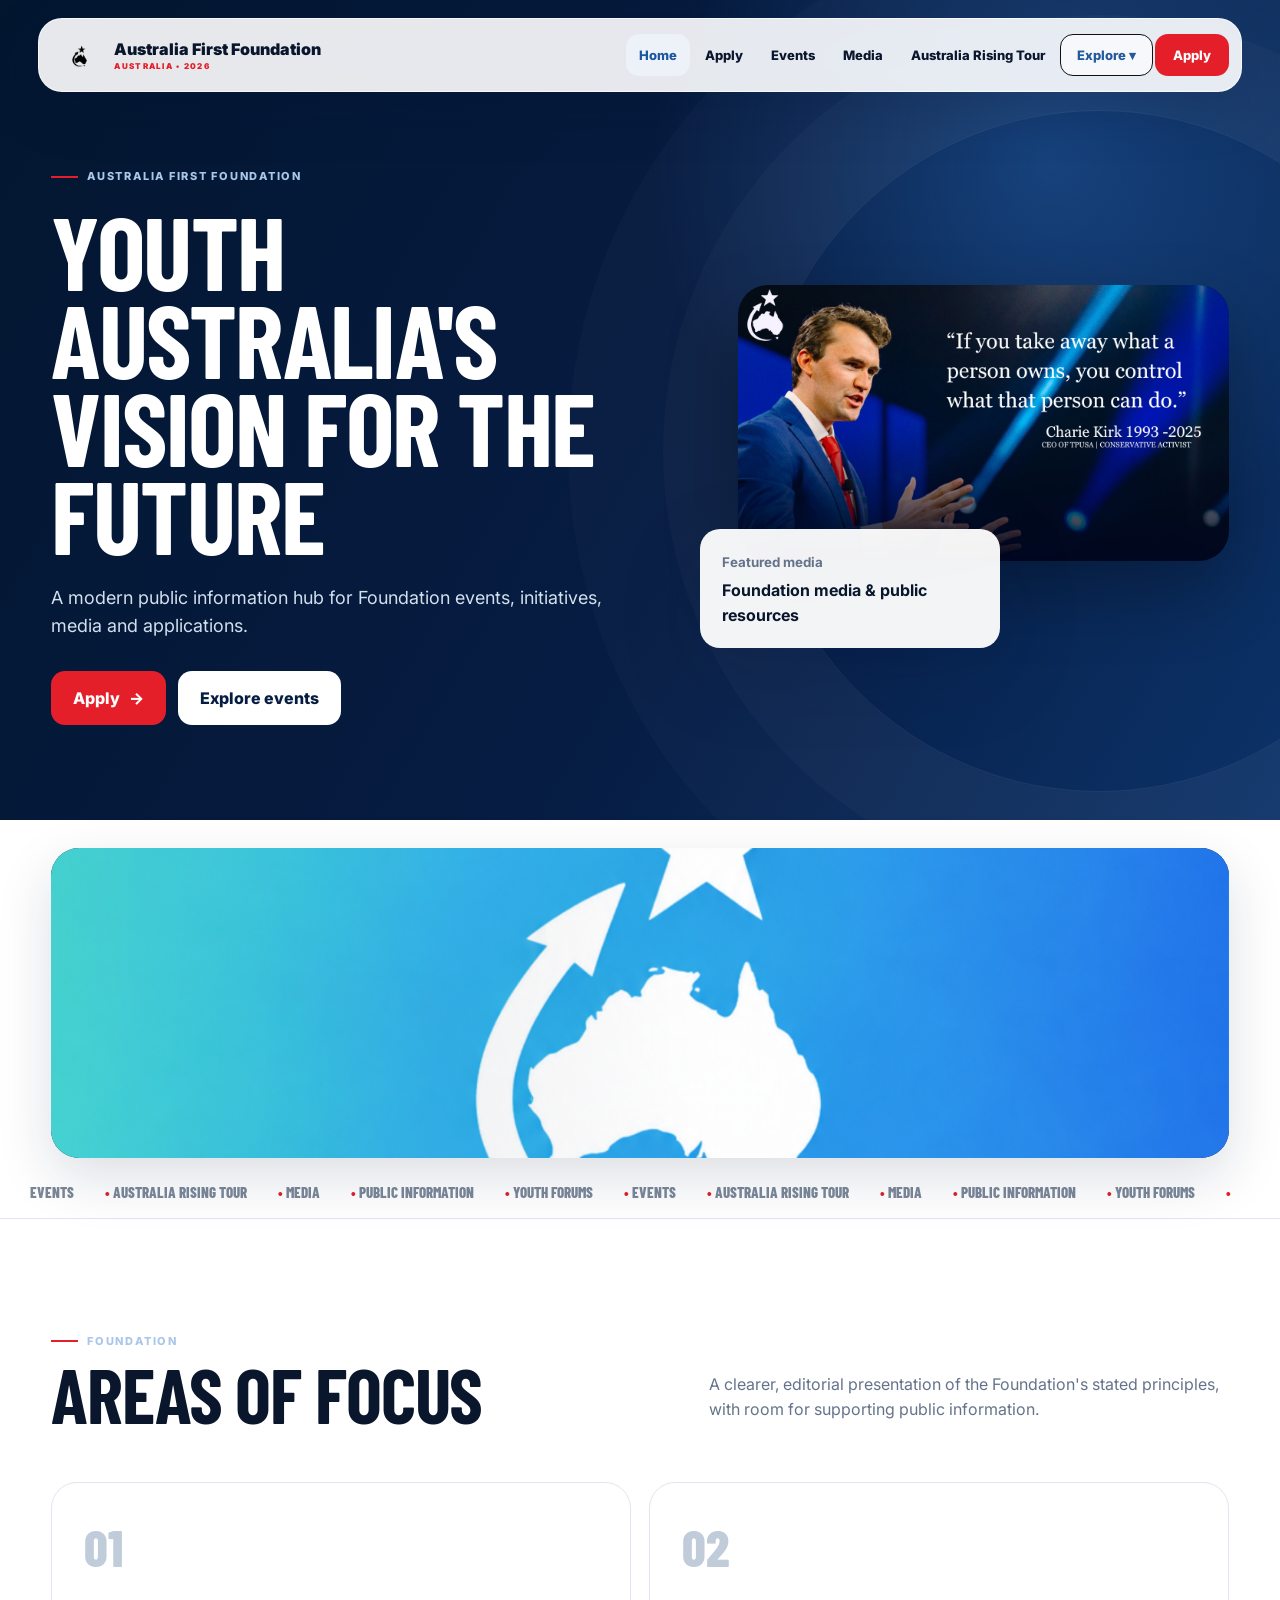
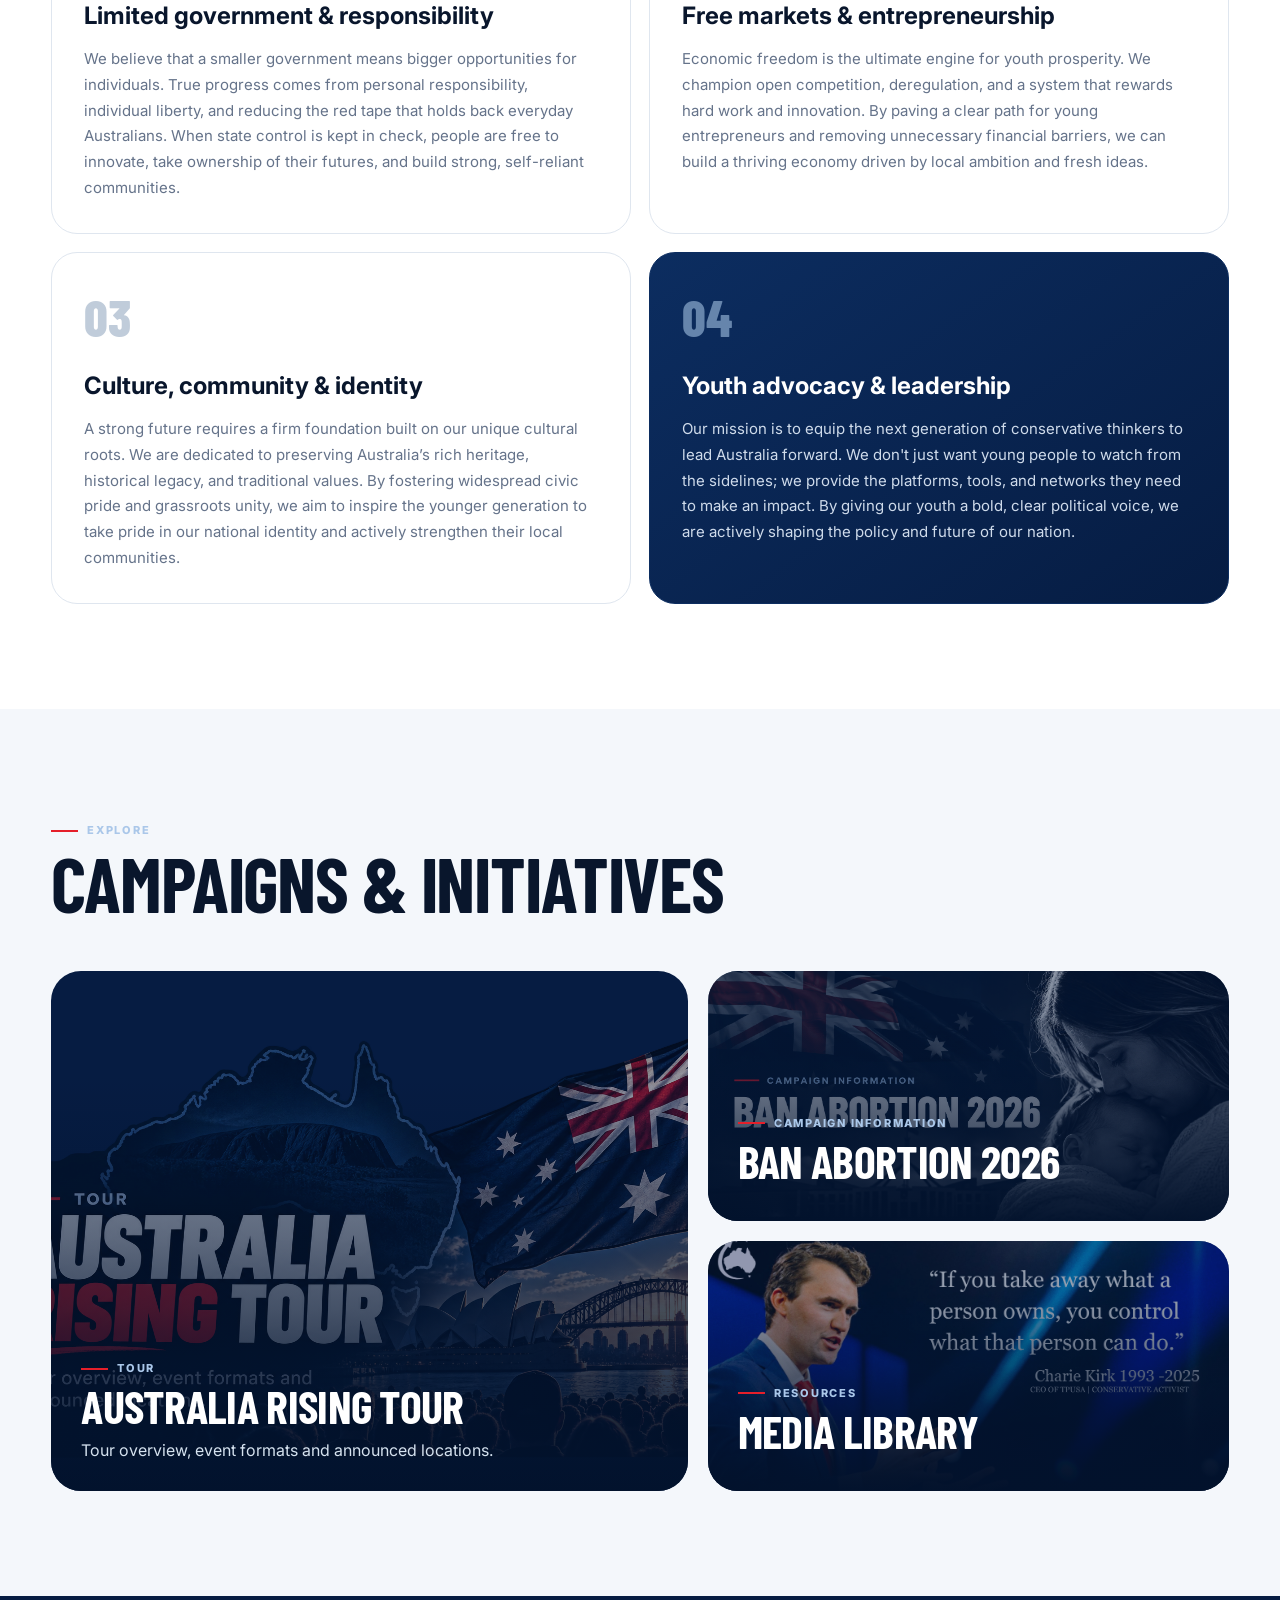
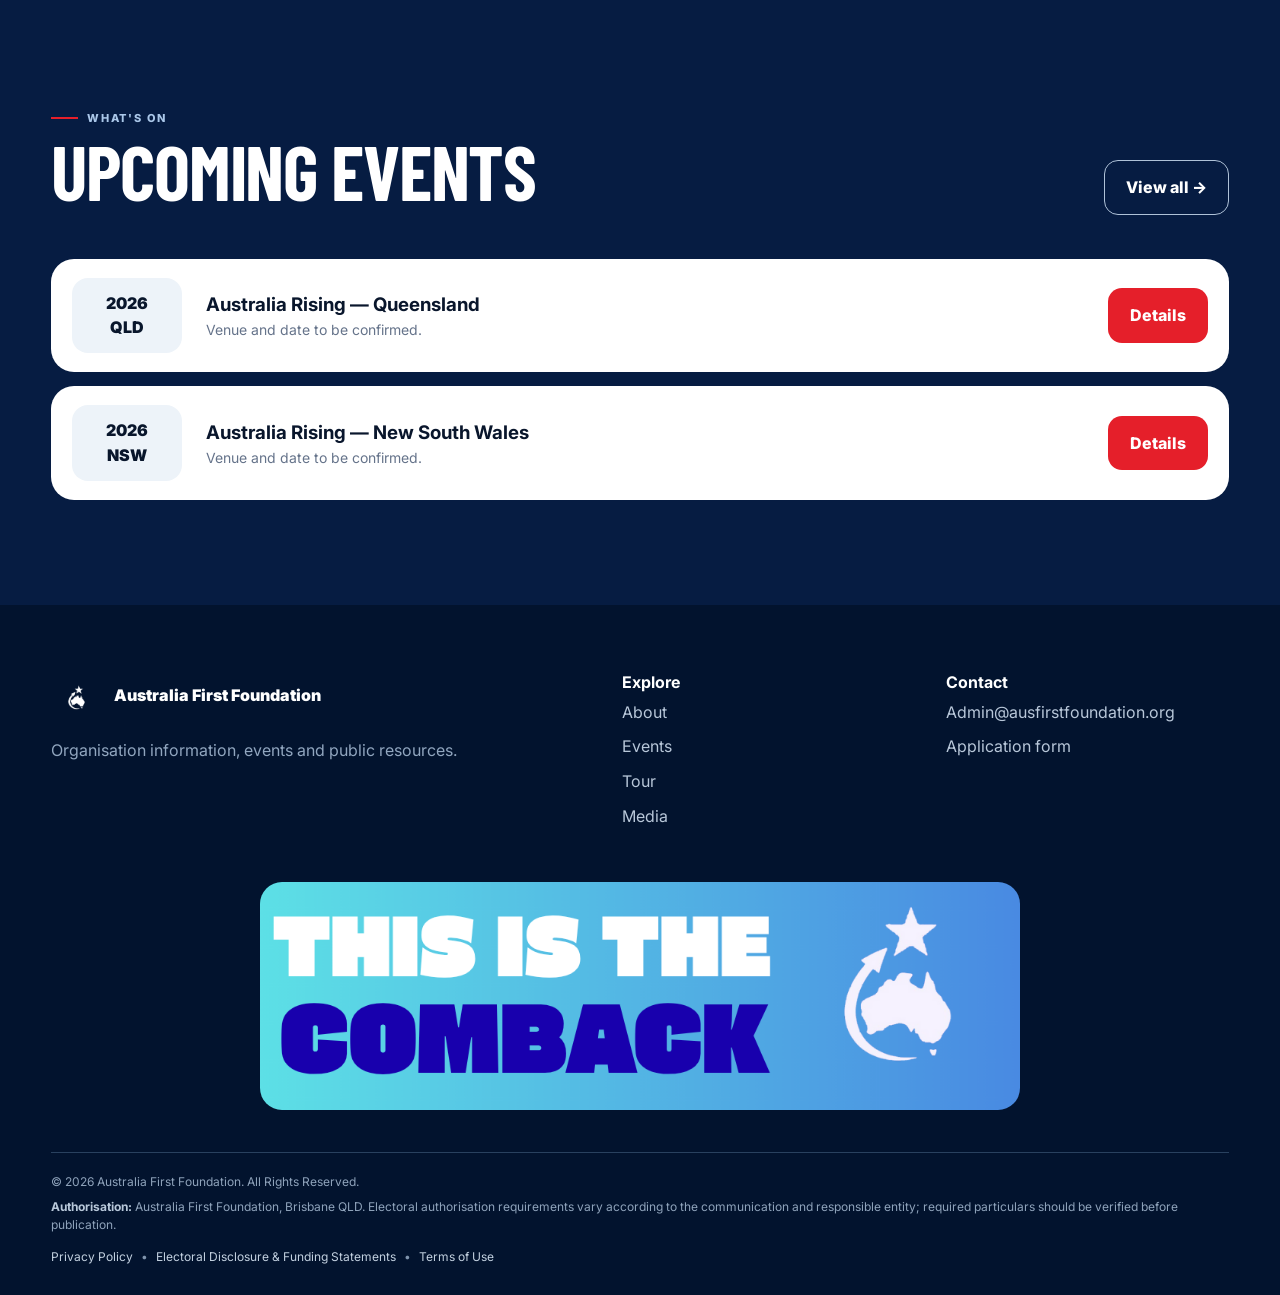
==== commit 17ae2f1b: "Add files via upload" ====
--- a/index.html
+++ b/index.html
@@ -1,6 +1,7 @@
-<!doctype html><html lang="en-AU"><head><meta charset="utf-8"><meta name="viewport" content="width=device-width,initial-scale=1"><meta name="theme-color" content="#061c42"><title>Home | Australia First Foundation</title><link rel="stylesheet" href="style.css"></head><body><header class="site-header"><div class="nav-shell"><a class="brand" href="index.html"><img class="brand-image" src="assets/logo-black.png" alt="Australia First Foundation logo"><span class="brand-text">Australia First Foundation<small>AUSTRALIA • 2026</small></span></a><nav class="nav-links"><a class="active" href="index.html">Home</a><a class="" href="apply.html">Apply</a><a class="" href="events.html">Events</a><a class="" href="media.html">Media</a><a class="" href="tour.html">Australia Rising Tour</a><div class="mega-wrap"><button class="mega-btn">Explore ▾</button><div class="mega"><div><h4>Foundation</h4><a href="about.html">About the Foundation</a><a href="campaign.html">Campaign information</a><a href="apply.html">Applications</a></div><div><h4>What's on</h4><a href="events.html">Upcoming events</a><a href="tour.html">Australia Rising Tour</a><a href="media.html">Media & resources</a></div><a class="mega-feature" href="tour.html"><small>Featured</small><h3>Australia Rising Tour</h3><span>Tour information →</span></a></div></div><a class="primary" href="apply.html">Apply</a></nav><button class="mobile-btn" aria-label="Open menu">☰</button></div></header><main><section class="hero"><div class="wrap hero-grid"><div class="hero-copy"><span class="eyebrow">Australia First Foundation</span><h1 class="display">Youth Australia's vision for the future</h1><p>A modern public information hub for Foundation events, initiatives, media and applications.</p><div class="buttons"><a class="button red" href="apply.html">Apply <span>→</span></a><a class="button white" href="events.html">Explore events</a></div></div><div class="visual-stack"><div class="visual-main"><img src="assets/campaign-cover.png" alt="Campaign cover graphic"></div><div class="floating-note"><small>Featured media</small><strong>Foundation media & public resources</strong></div></div></div></section>
+<!doctype html><html lang="en-AU"><head><meta charset="utf-8"><meta name="viewport" content="width=device-width,initial-scale=1"><meta name="theme-color" content="#061c42"><title>Home | Australia First Foundation</title><link rel="stylesheet" href="style.css"><link rel="icon" type="image/png" sizes="512x512" href="assets/favicon.png">
+<link rel="shortcut icon" href="favicon.ico"></head><body><header class="site-header"><div class="nav-shell"><a class="brand" href="index.html"><img class="brand-image" src="assets/logo-black.png" alt="Australia First Foundation logo"><span class="brand-text">Australia First Foundation<small>AUSTRALIA • 2026</small></span></a><nav class="nav-links"><a class="active" href="index.html">Home</a><a class="" href="apply.html">Apply</a><a class="" href="events.html">Events</a><a class="" href="media.html">Media</a><a class="" href="tour.html">Australia Rising Tour</a><div class="mega-wrap"><button class="mega-btn">Explore ▾</button><div class="mega"><div><h4>Foundation</h4><a href="about.html">About the Foundation</a><a href="campaign.html">Campaign information</a><a href="apply.html">Applications</a></div><div><h4>What's on</h4><a href="events.html">Upcoming events</a><a href="tour.html">Australia Rising Tour</a><a href="media.html">Media & resources</a></div><a class="mega-feature" href="tour.html"><small>Featured</small><h3>Australia Rising Tour</h3><span>Tour information →</span></a></div></div><a class="primary" href="apply.html">Apply</a></nav><button class="mobile-btn" aria-label="Open menu">☰</button></div></header><main><section class="hero"><div class="wrap hero-grid"><div class="hero-copy"><span class="eyebrow">Australia First Foundation</span><h1 class="display">Youth Australia's vision for the future</h1><p>A modern public information hub for Foundation events, initiatives, media and applications.</p><div class="buttons"><a class="button red" href="apply.html">Apply <span>→</span></a><a class="button white" href="events.html">Explore events</a></div></div><div class="visual-stack"><div class="visual-main"><img src="assets/campaign-cover.png" alt="Campaign cover graphic"></div><div class="floating-note"><small>Featured media</small><strong>Foundation media & public resources</strong></div></div></div></section>
 <section class="anniversary-banner"><div class="wrap"><a class="anniversary-banner-link" href="media.html" aria-label="One year of the Australia First Foundation"><img src="assets/one-year-anniversary.png" alt="One Year of the Australia First Foundation — Our People. Our Nation. Our Future."><span class="anniversary-banner-label"><small>Anniversary</small><strong>One Year of the Australia First Foundation</strong><em>View media →</em></span></a></div></section>
 <div class="marquee"><div class="marquee-track"><span>Events <b>•</b> Australia Rising Tour <b>•</b> Media <b>•</b> Public information <b>•</b> Youth forums <b>•</b> Events <b>•</b> Australia Rising Tour <b>•</b> Media <b>•</b> Public information <b>•</b> Youth forums <b>•</b></span><span>Events <b>•</b> Australia Rising Tour <b>•</b> Media <b>•</b> Public information <b>•</b> Youth forums <b>•</b> Events <b>•</b> Australia Rising Tour <b>•</b> Media <b>•</b> Public information <b>•</b> Youth forums <b>•</b></span></div></div>
 <section class="section"><div class="wrap reveal"><div class="section-head"><div><span class="eyebrow">Foundation</span><h2 class="display">Areas of focus</h2></div><p>A clearer, editorial presentation of the Foundation's stated principles, with room for supporting public information.</p></div><div class="cards principle-grid"><article class="card principle-card"><span class="card-num">01</span><h3>Limited government & responsibility</h3><p>We believe that a smaller government means bigger opportunities for individuals. True progress comes from personal responsibility, individual liberty, and reducing the red tape that holds back everyday Australians. When state control is kept in check, people are free to innovate, take ownership of their futures, and build strong, self-reliant communities.</p></article><article class="card principle-card"><span class="card-num">02</span><h3>Free markets & entrepreneurship</h3><p>Economic freedom is the ultimate engine for youth prosperity. We champion open competition, deregulation, and a system that rewards hard work and innovation. By paving a clear path for young entrepreneurs and removing unnecessary financial barriers, we can build a thriving economy driven by local ambition and fresh ideas.</p></article><article class="card principle-card"><span class="card-num">03</span><h3>Culture, community & identity</h3><p>A strong future requires a firm foundation built on our unique cultural roots. We are dedicated to preserving Australia’s rich heritage, historical legacy, and traditional values. By fostering widespread civic pride and grassroots unity, we aim to inspire the younger generation to take pride in our national identity and actively strengthen their local communities.</p></article><article class="card principle-card"><span class="card-num">04</span><h3>Youth advocacy & leadership</h3><p>Our mission is to equip the next generation of conservative thinkers to lead Australia forward. We don't just want young people to watch from the sidelines; we provide the platforms, tools, and networks they need to make an impact. By giving our youth a bold, clear political voice, we are actively shaping the policy and future of our nation.</p></article></div></div></section>
 <section class="section soft"><div class="wrap reveal"><div class="section-head"><div><span class="eyebrow">Explore</span><h2 class="display">Campaigns & initiatives</h2></div></div><div class="editorial"><a class="story" href="tour.html"><img src="assets/australia-rising-tour.png" alt=""><div class="story-copy"><span class="eyebrow">Tour</span><h3 class="display">Australia Rising Tour</h3><p>Tour overview, event formats and announced locations.</p></div></a><div class="story-side"><a class="story small" href="campaign.html"><img src="assets/ban-abortion-2026.png" alt="Ban Abortion 2026 campaign artwork"><div class="story-copy"><span class="eyebrow">Campaign information</span><h3 class="display">Ban Abortion 2026</h3></div></a><a class="story small" href="media.html"><img src="assets/campaign-cover.png" alt=""><div class="story-copy"><span class="eyebrow">Resources</span><h3 class="display">Media library</h3></div></a></div></div></div></section>
-<section class="section dark"><div class="wrap reveal"><div class="section-head"><div><span class="eyebrow">What's on</span><h2 class="display">Upcoming events</h2></div><a class="button ghost" href="events.html">View all →</a></div><div class="events"><div class="event"><div class="date">2026<br>QLD</div><div><h3>Australia Rising — Queensland</h3><p>Venue and date to be confirmed.</p></div><a class="button red" href="tour.html">Details</a></div><div class="event"><div class="date">2026<br>NSW</div><div><h3>Australia Rising — New South Wales</h3><p>Venue and date to be confirmed.</p></div><a class="button red" href="tour.html">Details</a></div></div></div></section></main><footer class="footer"><div class="wrap"><div class="footer-grid"><div><div class="brand"><img class="footer-brand-image" src="assets/logo-black.png" alt="Australia First Foundation logo"><span>Australia First Foundation</span></div><p>Organisation information, events and public resources.</p></div><div><b>Explore</b><a href="about.html">About</a><a href="events.html">Events</a><a href="tour.html">Tour</a><a href="media.html">Media</a></div><div><b>Contact</b><a href="mailto:contact@ausfirstfoundation.org">contact@ausfirstfoundation.org</a><a href="apply.html">Application form</a></div></div><img class="footer-comeback" src="assets/footer-comeback.png" alt="This is the comeback"><div class="legal legal-finished"><p>© 2026 Australia First Foundation. All Rights Reserved.</p><p><strong>Authorisation:</strong> Australia First Foundation, Brisbane QLD. Electoral authorisation requirements vary according to the communication and responsible entity; required particulars should be verified before publication.</p><div class="legal-links"><a href="about.html">Privacy Policy</a><span>•</span><a href="about.html">Electoral Disclosure &amp; Funding Statements</a><span>•</span><a href="about.html">Terms of Use</a></div></div></div></footer><script src="script.js"></script></body></html>+<section class="section dark"><div class="wrap reveal"><div class="section-head"><div><span class="eyebrow">What's on</span><h2 class="display">Upcoming events</h2></div><a class="button ghost" href="events.html">View all →</a></div><div class="events"><div class="event"><div class="date">2026<br>QLD</div><div><h3>Australia Rising — Queensland</h3><p>Venue and date to be confirmed.</p></div><a class="button red" href="tour.html">Details</a></div><div class="event"><div class="date">2026<br>NSW</div><div><h3>Australia Rising — New South Wales</h3><p>Venue and date to be confirmed.</p></div><a class="button red" href="tour.html">Details</a></div></div></div></section></main><footer class="footer"><div class="wrap"><div class="footer-grid"><div><div class="brand"><img class="footer-brand-image" src="assets/logo-black.png" alt="Australia First Foundation logo"><span>Australia First Foundation</span></div><p>Organisation information, events and public resources.</p></div><div><b>Explore</b><a href="about.html">About</a><a href="events.html">Events</a><a href="tour.html">Tour</a><a href="media.html">Media</a></div><div><b>Contact</b><a href="mailto:Admin@ausfirstfoundation.org">Admin@ausfirstfoundation.org</a><a href="apply.html">Application form</a></div></div><img class="footer-comeback" src="assets/footer-comeback.png" alt="This is the comeback"><div class="legal legal-finished"><p>© 2026 Australia First Foundation. All Rights Reserved.</p><p><strong>Authorisation:</strong> Australia First Foundation, Brisbane QLD. Electoral authorisation requirements vary according to the communication and responsible entity; required particulars should be verified before publication.</p><div class="legal-links"><a href="about.html">Privacy Policy</a><span>•</span><a href="about.html">Electoral Disclosure &amp; Funding Statements</a><span>•</span><a href="about.html">Terms of Use</a></div></div></div></footer><script src="script.js"></script></body></html>
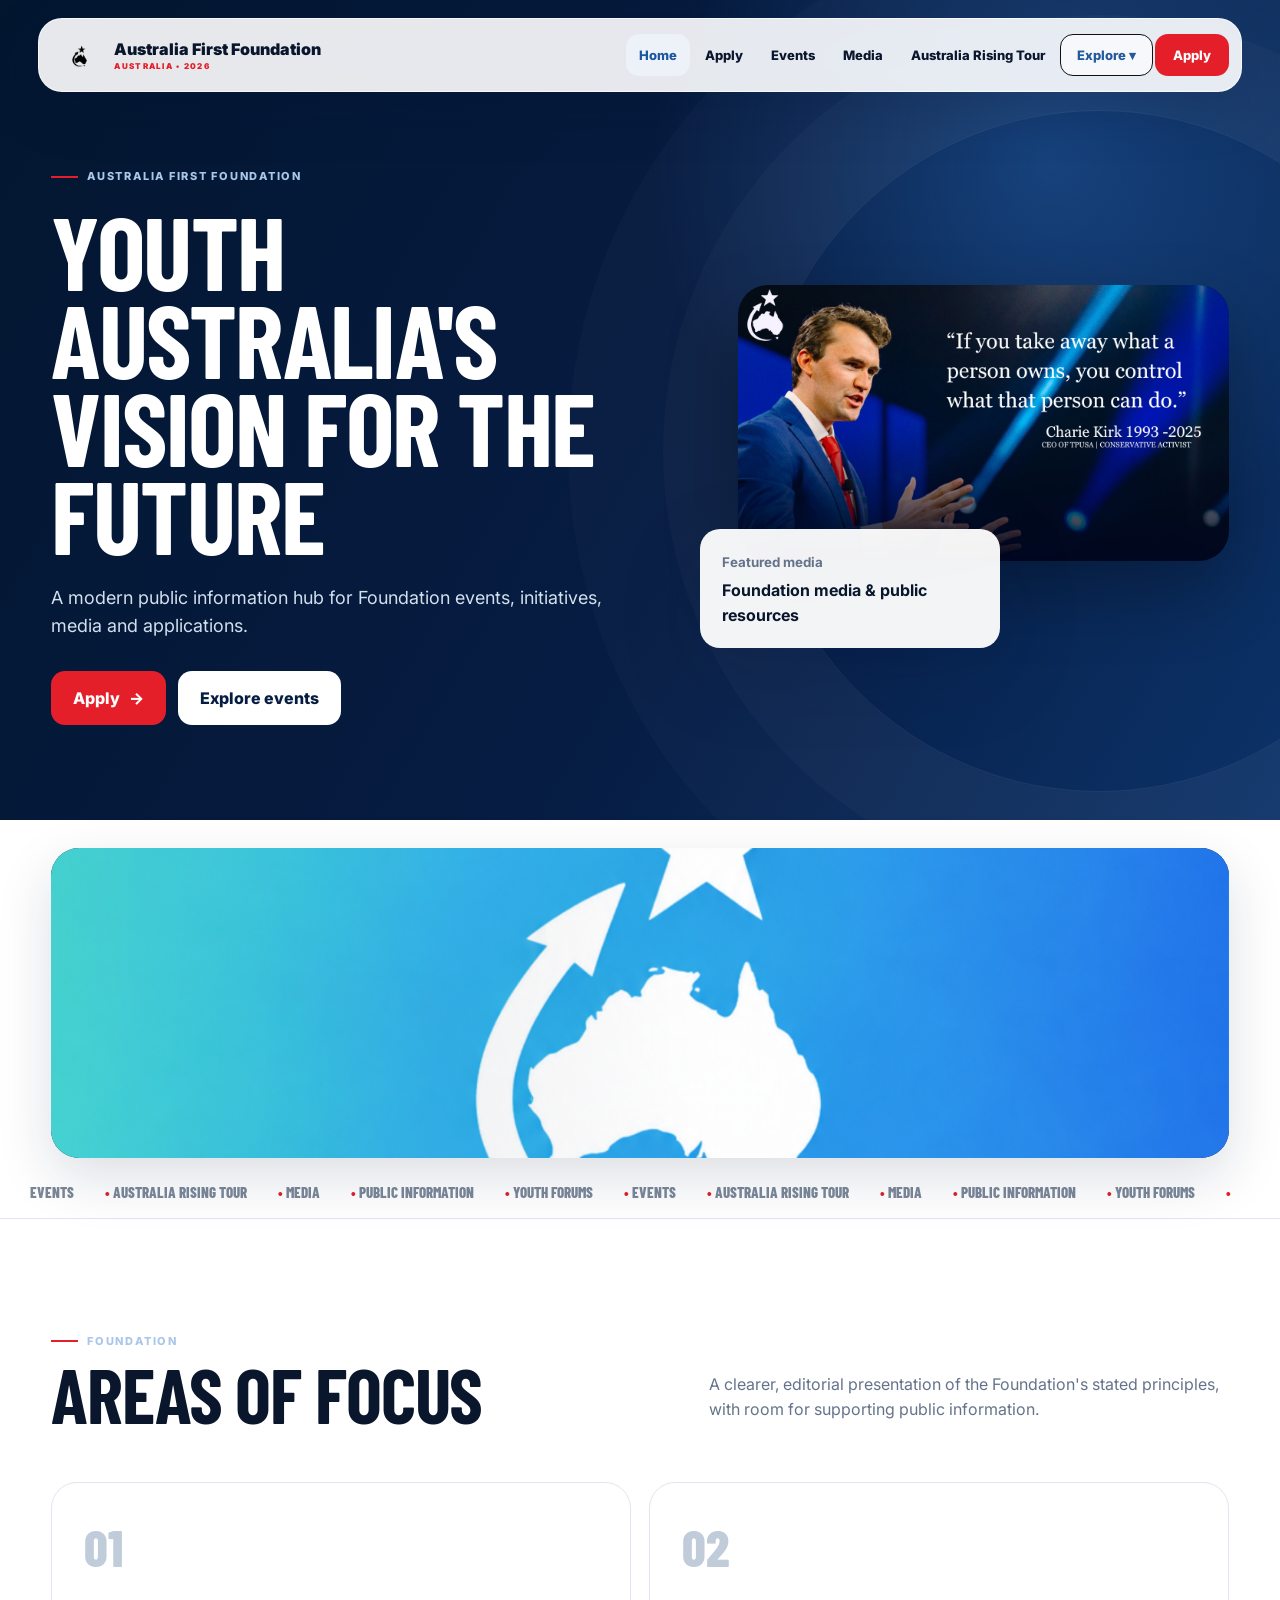
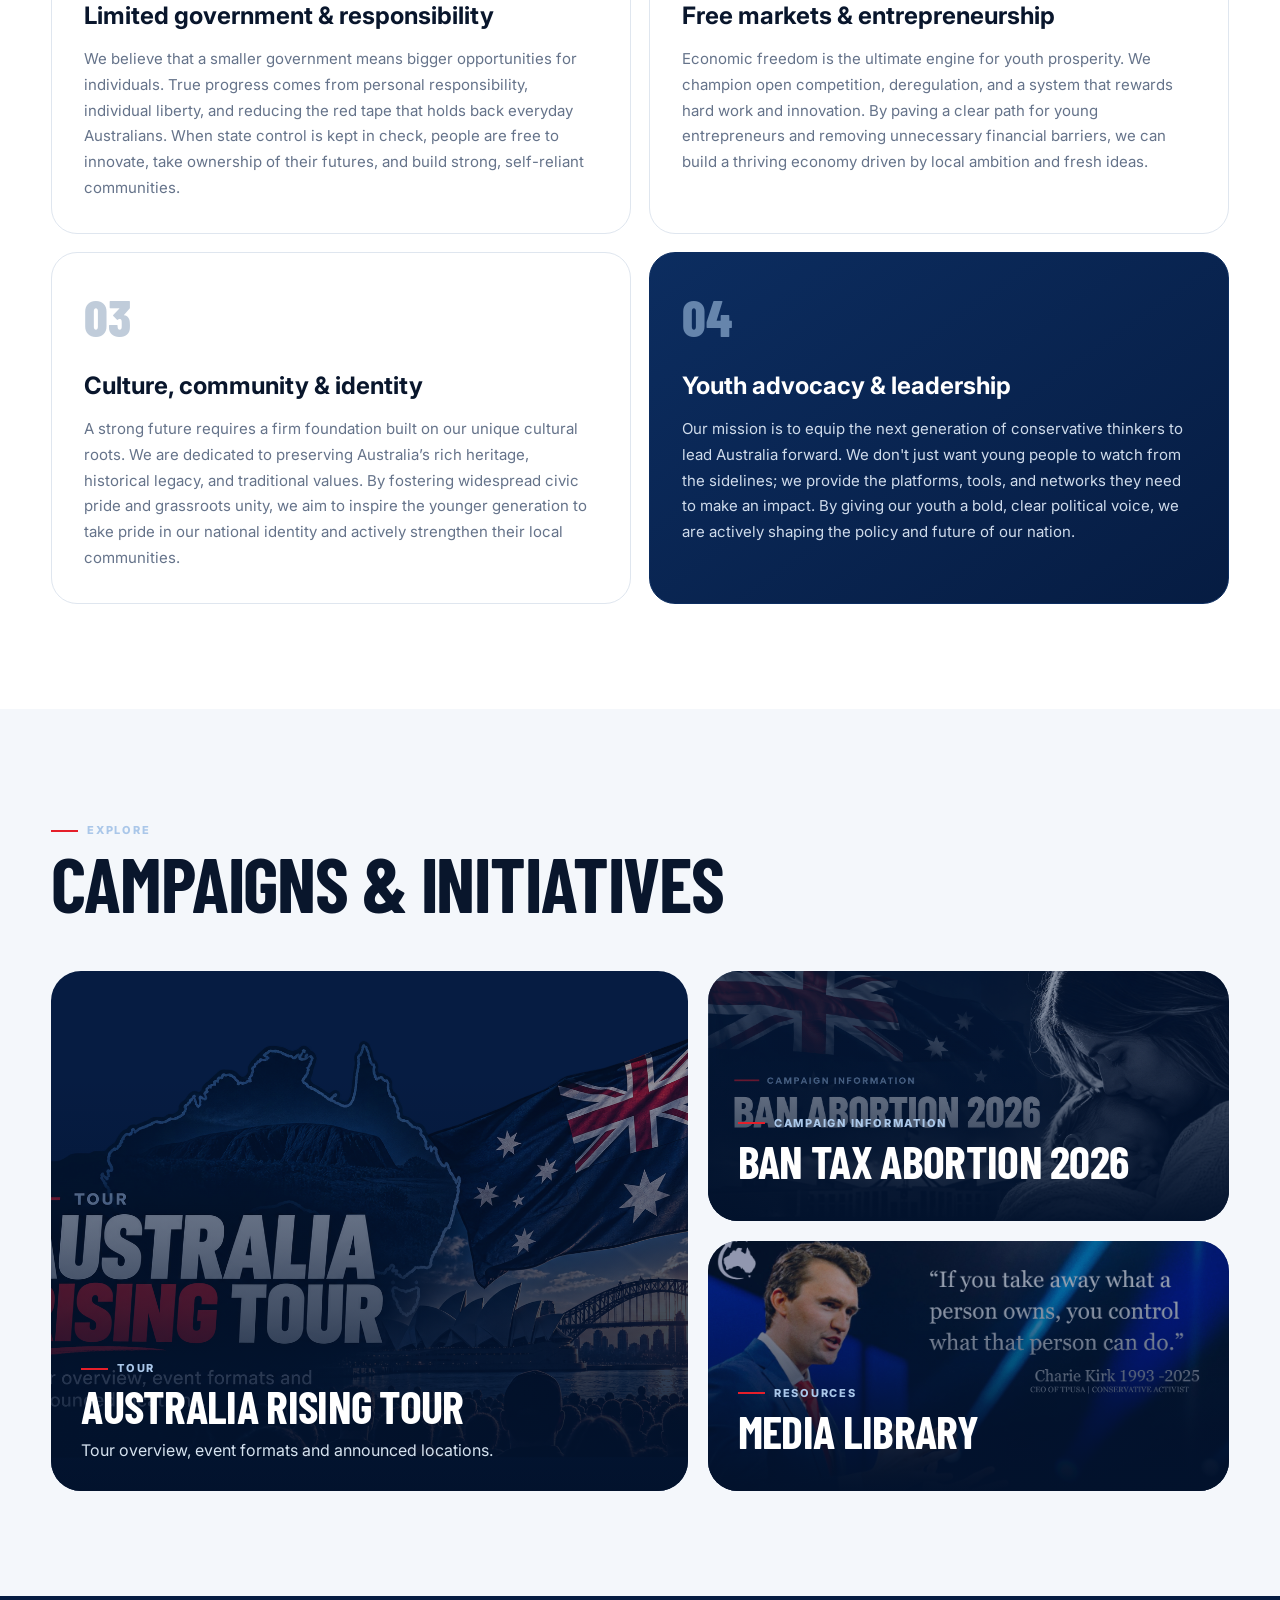
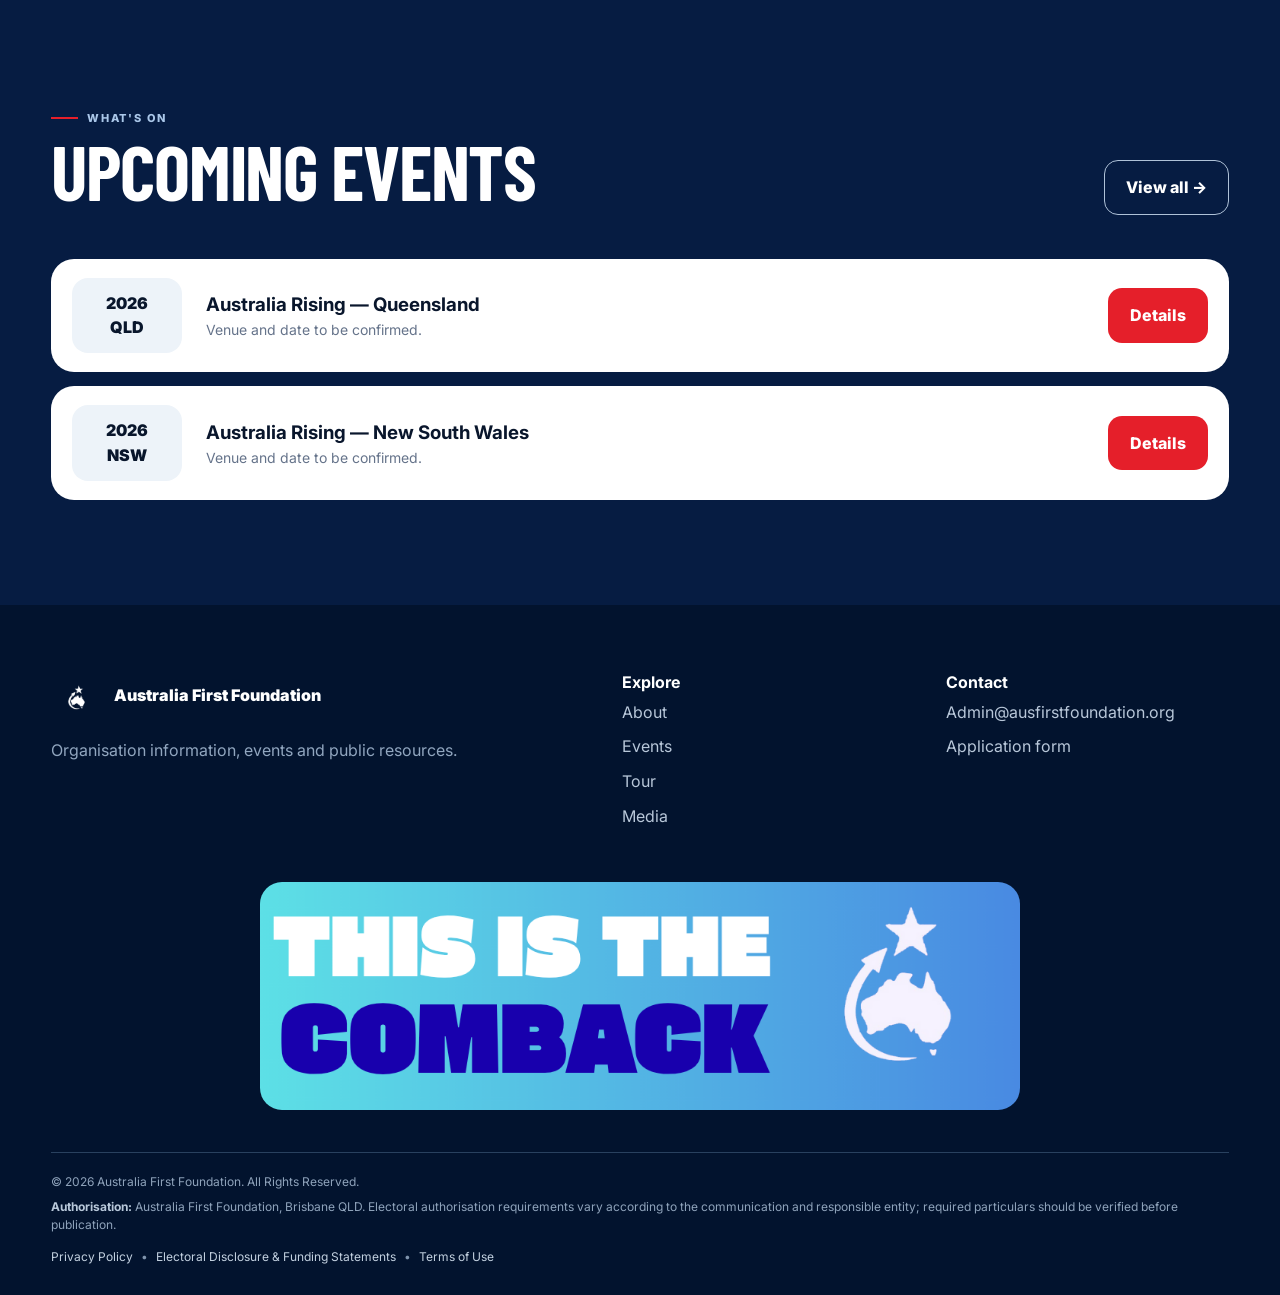
==== commit 7d1e4e3b: "Add files via upload" ====
--- a/index.html
+++ b/index.html
@@ -3,5 +3,5 @@
 <section class="anniversary-banner"><div class="wrap"><a class="anniversary-banner-link" href="media.html" aria-label="One year of the Australia First Foundation"><img src="assets/one-year-anniversary.png" alt="One Year of the Australia First Foundation — Our People. Our Nation. Our Future."><span class="anniversary-banner-label"><small>Anniversary</small><strong>One Year of the Australia First Foundation</strong><em>View media →</em></span></a></div></section>
 <div class="marquee"><div class="marquee-track"><span>Events <b>•</b> Australia Rising Tour <b>•</b> Media <b>•</b> Public information <b>•</b> Youth forums <b>•</b> Events <b>•</b> Australia Rising Tour <b>•</b> Media <b>•</b> Public information <b>•</b> Youth forums <b>•</b></span><span>Events <b>•</b> Australia Rising Tour <b>•</b> Media <b>•</b> Public information <b>•</b> Youth forums <b>•</b> Events <b>•</b> Australia Rising Tour <b>•</b> Media <b>•</b> Public information <b>•</b> Youth forums <b>•</b></span></div></div>
 <section class="section"><div class="wrap reveal"><div class="section-head"><div><span class="eyebrow">Foundation</span><h2 class="display">Areas of focus</h2></div><p>A clearer, editorial presentation of the Foundation's stated principles, with room for supporting public information.</p></div><div class="cards principle-grid"><article class="card principle-card"><span class="card-num">01</span><h3>Limited government & responsibility</h3><p>We believe that a smaller government means bigger opportunities for individuals. True progress comes from personal responsibility, individual liberty, and reducing the red tape that holds back everyday Australians. When state control is kept in check, people are free to innovate, take ownership of their futures, and build strong, self-reliant communities.</p></article><article class="card principle-card"><span class="card-num">02</span><h3>Free markets & entrepreneurship</h3><p>Economic freedom is the ultimate engine for youth prosperity. We champion open competition, deregulation, and a system that rewards hard work and innovation. By paving a clear path for young entrepreneurs and removing unnecessary financial barriers, we can build a thriving economy driven by local ambition and fresh ideas.</p></article><article class="card principle-card"><span class="card-num">03</span><h3>Culture, community & identity</h3><p>A strong future requires a firm foundation built on our unique cultural roots. We are dedicated to preserving Australia’s rich heritage, historical legacy, and traditional values. By fostering widespread civic pride and grassroots unity, we aim to inspire the younger generation to take pride in our national identity and actively strengthen their local communities.</p></article><article class="card principle-card"><span class="card-num">04</span><h3>Youth advocacy & leadership</h3><p>Our mission is to equip the next generation of conservative thinkers to lead Australia forward. We don't just want young people to watch from the sidelines; we provide the platforms, tools, and networks they need to make an impact. By giving our youth a bold, clear political voice, we are actively shaping the policy and future of our nation.</p></article></div></div></section>
-<section class="section soft"><div class="wrap reveal"><div class="section-head"><div><span class="eyebrow">Explore</span><h2 class="display">Campaigns & initiatives</h2></div></div><div class="editorial"><a class="story" href="tour.html"><img src="assets/australia-rising-tour.png" alt=""><div class="story-copy"><span class="eyebrow">Tour</span><h3 class="display">Australia Rising Tour</h3><p>Tour overview, event formats and announced locations.</p></div></a><div class="story-side"><a class="story small" href="campaign.html"><img src="assets/ban-abortion-2026.png" alt="Ban Abortion 2026 campaign artwork"><div class="story-copy"><span class="eyebrow">Campaign information</span><h3 class="display">Ban Abortion 2026</h3></div></a><a class="story small" href="media.html"><img src="assets/campaign-cover.png" alt=""><div class="story-copy"><span class="eyebrow">Resources</span><h3 class="display">Media library</h3></div></a></div></div></div></section>
+<section class="section soft"><div class="wrap reveal"><div class="section-head"><div><span class="eyebrow">Explore</span><h2 class="display">Campaigns & initiatives</h2></div></div><div class="editorial"><a class="story" href="tour.html"><img src="assets/australia-rising-tour.png" alt=""><div class="story-copy"><span class="eyebrow">Tour</span><h3 class="display">Australia Rising Tour</h3><p>Tour overview, event formats and announced locations.</p></div></a><div class="story-side"><a class="story small" href="campaign.html"><img src="assets/ban-abortion-2026.png" alt="BAN TAX ABORTION 2026 campaign artwork"><div class="story-copy"><span class="eyebrow">Campaign information</span><h3 class="display">BAN TAX ABORTION 2026</h3></div></a><a class="story small" href="media.html"><img src="assets/campaign-cover.png" alt=""><div class="story-copy"><span class="eyebrow">Resources</span><h3 class="display">Media library</h3></div></a></div></div></div></section>
 <section class="section dark"><div class="wrap reveal"><div class="section-head"><div><span class="eyebrow">What's on</span><h2 class="display">Upcoming events</h2></div><a class="button ghost" href="events.html">View all →</a></div><div class="events"><div class="event"><div class="date">2026<br>QLD</div><div><h3>Australia Rising — Queensland</h3><p>Venue and date to be confirmed.</p></div><a class="button red" href="tour.html">Details</a></div><div class="event"><div class="date">2026<br>NSW</div><div><h3>Australia Rising — New South Wales</h3><p>Venue and date to be confirmed.</p></div><a class="button red" href="tour.html">Details</a></div></div></div></section></main><footer class="footer"><div class="wrap"><div class="footer-grid"><div><div class="brand"><img class="footer-brand-image" src="assets/logo-black.png" alt="Australia First Foundation logo"><span>Australia First Foundation</span></div><p>Organisation information, events and public resources.</p></div><div><b>Explore</b><a href="about.html">About</a><a href="events.html">Events</a><a href="tour.html">Tour</a><a href="media.html">Media</a></div><div><b>Contact</b><a href="mailto:Admin@ausfirstfoundation.org">Admin@ausfirstfoundation.org</a><a href="apply.html">Application form</a></div></div><img class="footer-comeback" src="assets/footer-comeback.png" alt="This is the comeback"><div class="legal legal-finished"><p>© 2026 Australia First Foundation. All Rights Reserved.</p><p><strong>Authorisation:</strong> Australia First Foundation, Brisbane QLD. Electoral authorisation requirements vary according to the communication and responsible entity; required particulars should be verified before publication.</p><div class="legal-links"><a href="about.html">Privacy Policy</a><span>•</span><a href="about.html">Electoral Disclosure &amp; Funding Statements</a><span>•</span><a href="about.html">Terms of Use</a></div></div></div></footer><script src="script.js"></script></body></html>
